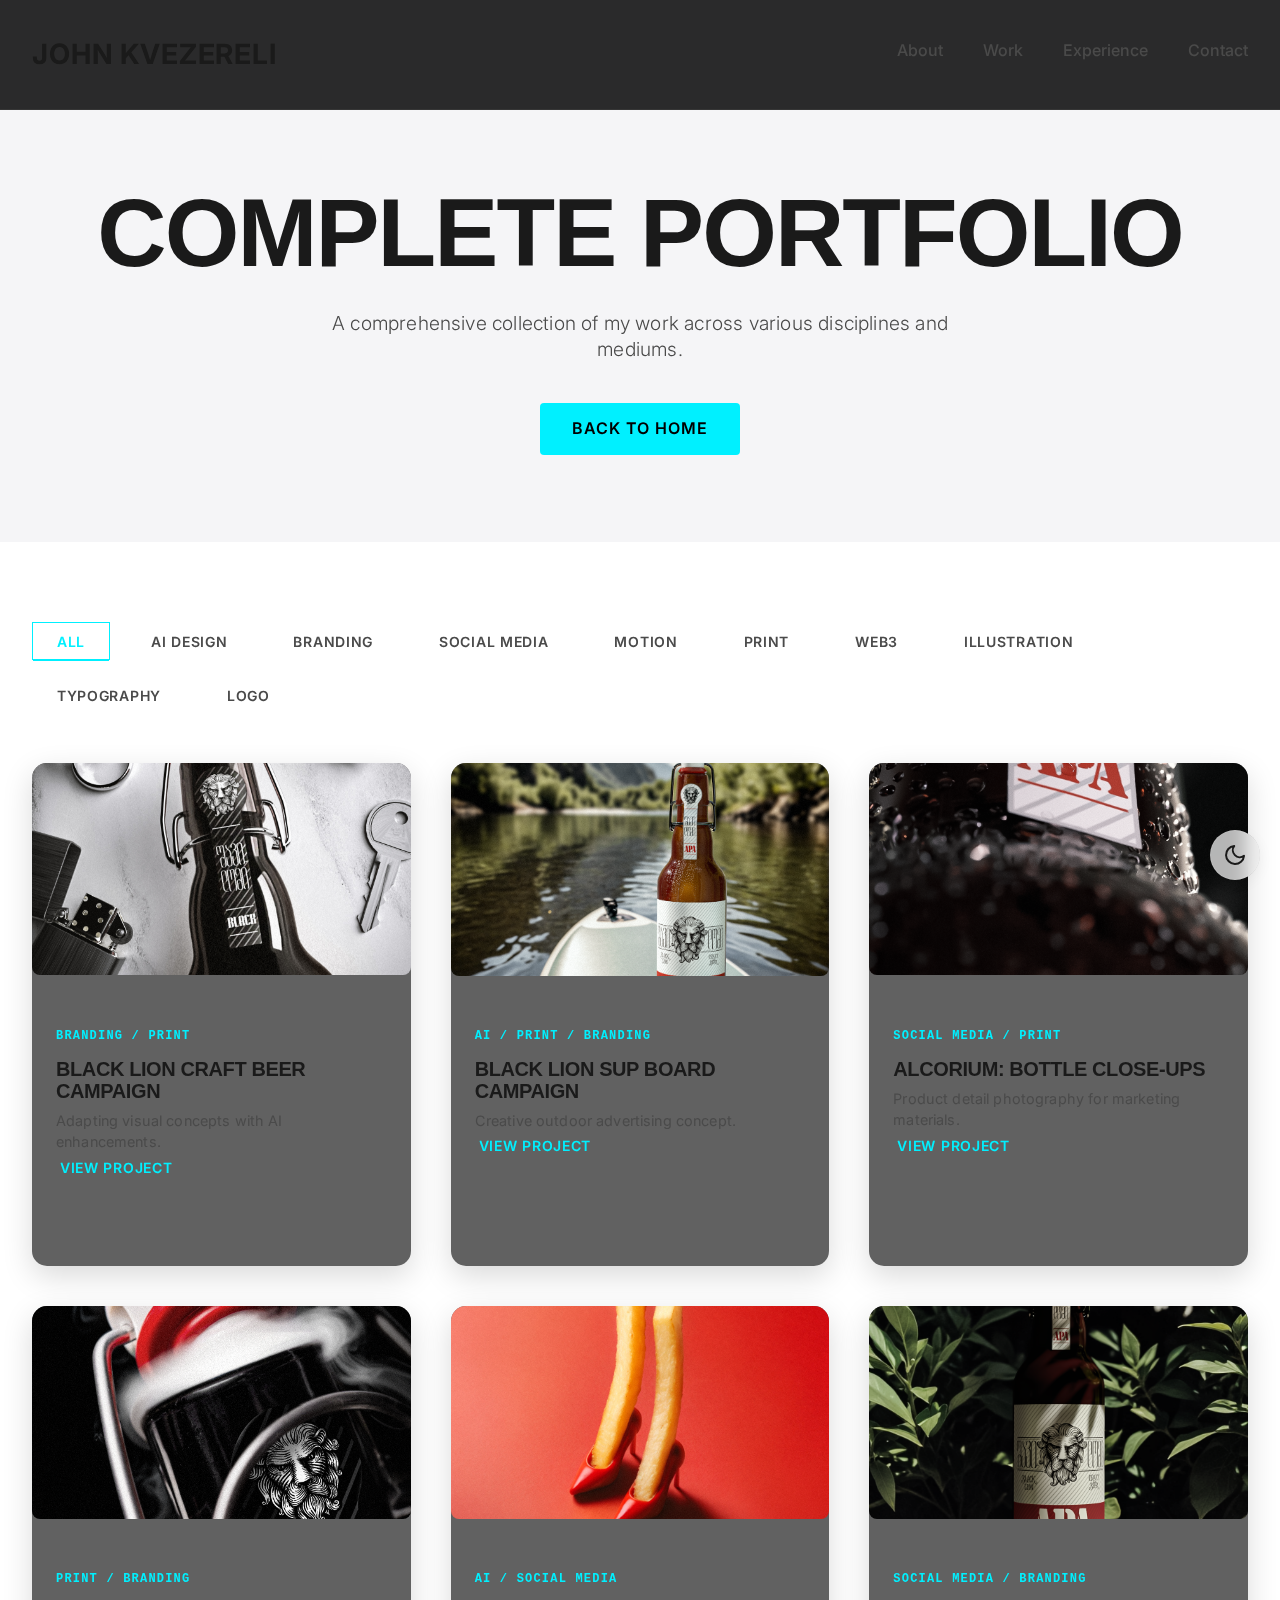
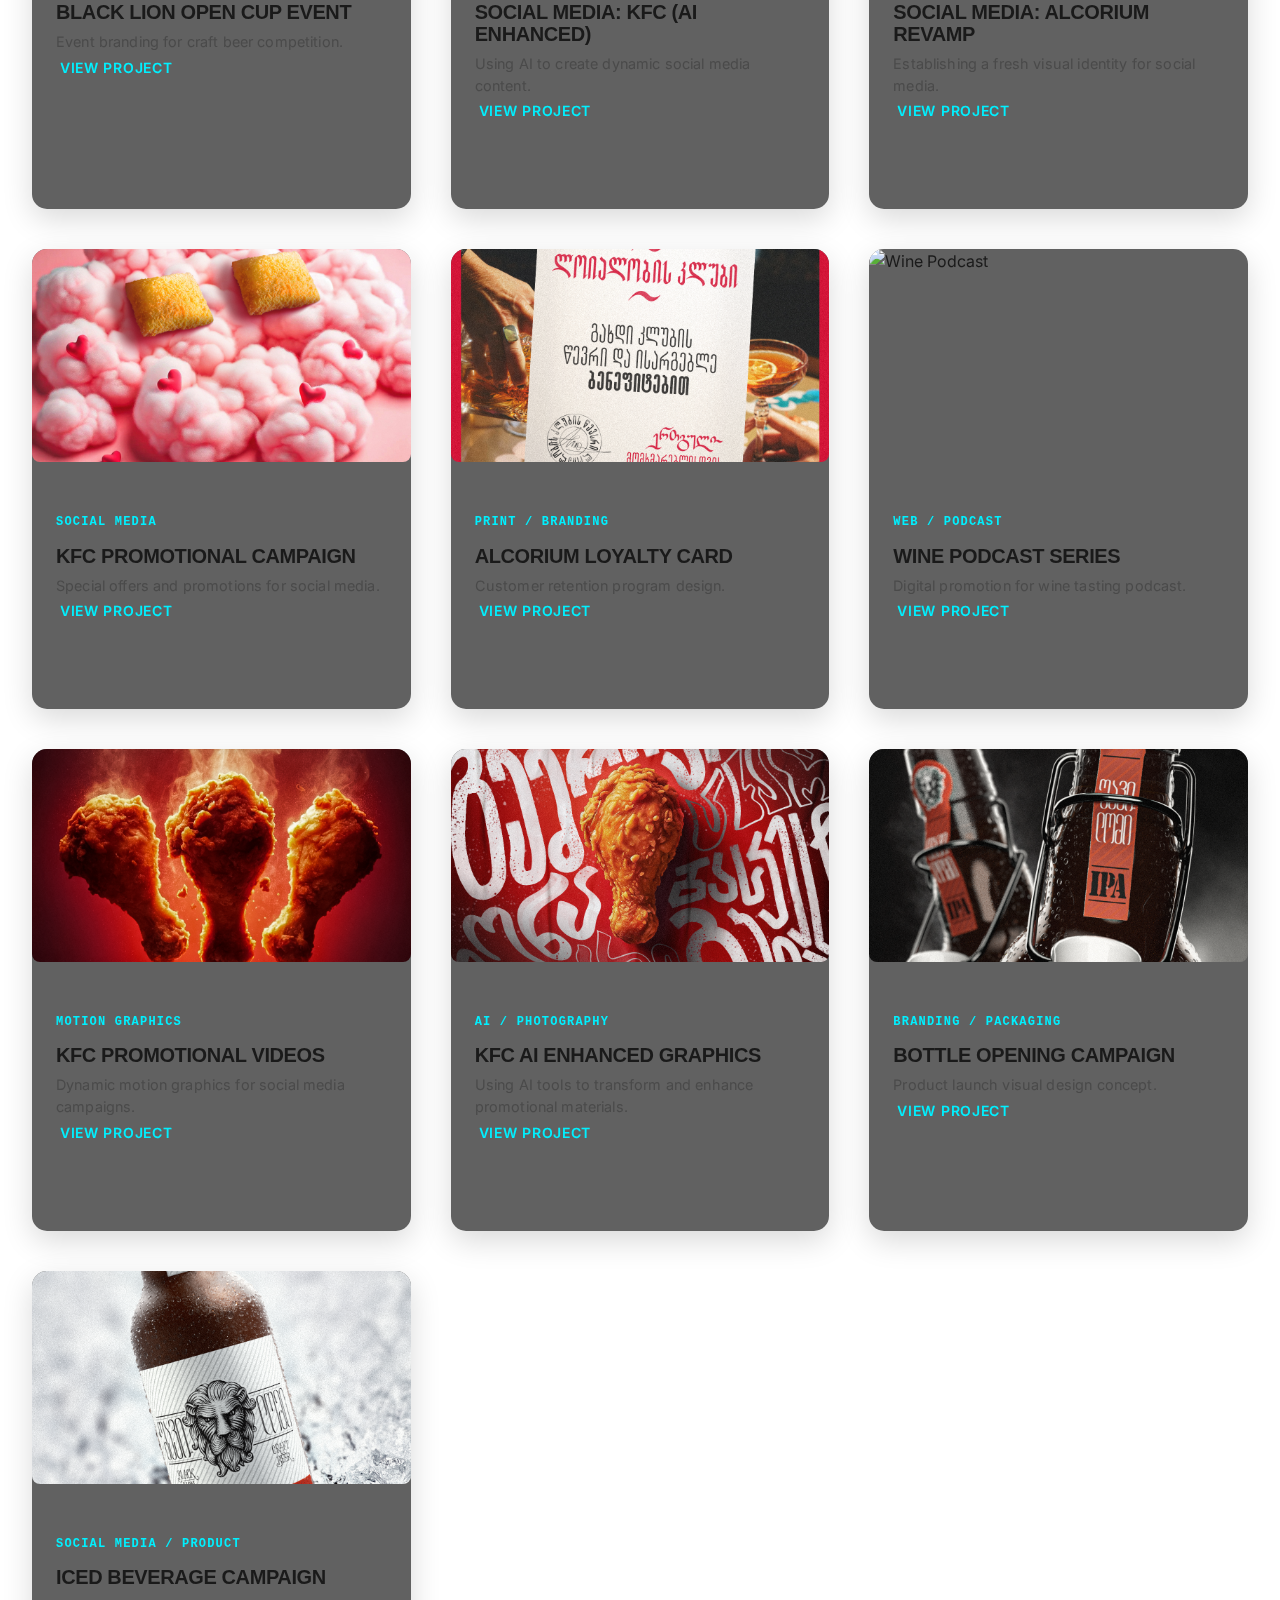
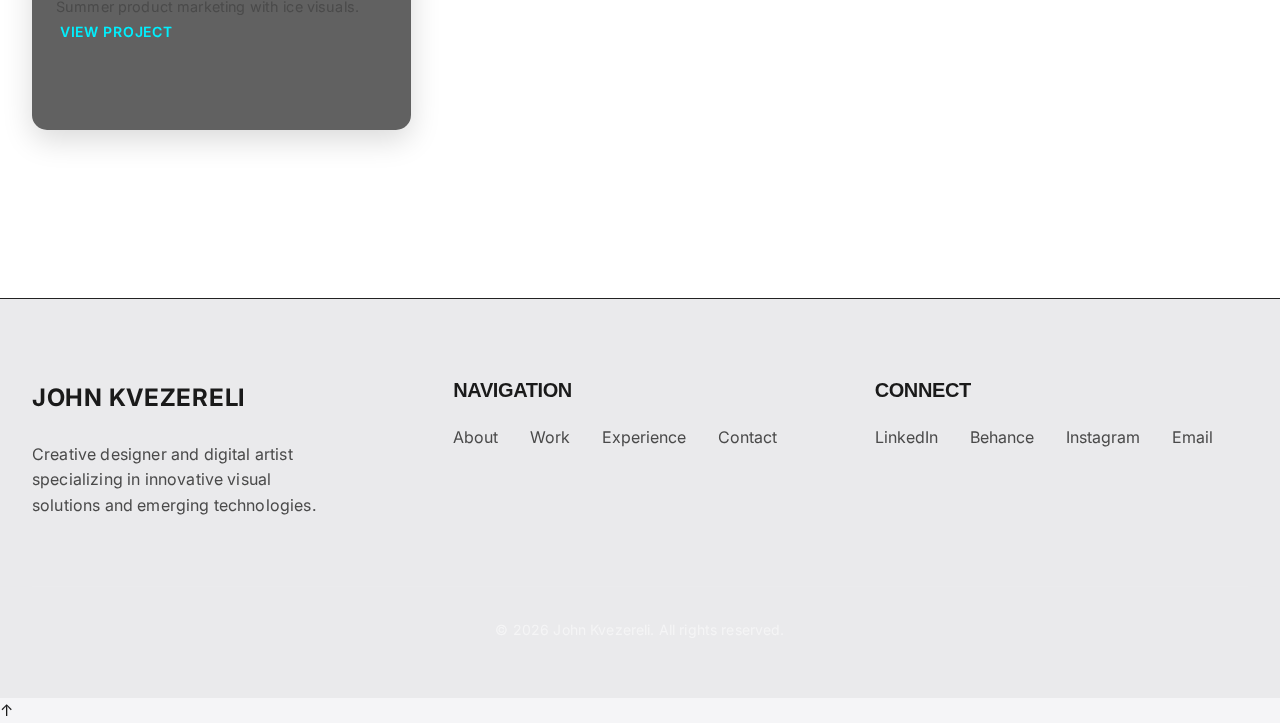
==== portfolio.html @ f8c6ef79 "Initial commit" ====
<!DOCTYPE html>
<html lang="en">
<head>
    <meta charset="UTF-8">
    <meta name="viewport" content="width=device-width, initial-scale=1.0">
    <title>John Kvezereli - Full Portfolio</title>
    
    <!-- Meta Tags for SEO -->
    <meta name="description" content="John Kvezereli - Complete portfolio of work in Graphic Design, Social Media, AI and Motion Design">
    <meta name="keywords" content="John Kvezereli, graphic design, AI design, motion design, social media design, creative portfolio">
    <meta name="author" content="John Kvezereli">
    <meta name="theme-color" content="#ff4d00">
    
    <!-- Google Fonts -->
    <link rel="preconnect" href="https://fonts.googleapis.com">
    <link rel="preconnect" href="https://fonts.gstatic.com" crossorigin>
    <link href="https://fonts.googleapis.com/css2?family=Inter:wght@300;400;500;600;700&display=swap" rel="stylesheet">
    
    <!-- CSS Files -->
    <link rel="stylesheet" href="styles/variables.css">
    <link rel="stylesheet" href="styles/typography.css">
    <link rel="stylesheet" href="styles/main.css">
    <link rel="stylesheet" href="styles/visual-design.css">
    <link rel="stylesheet" href="styles/components.css">
    <link rel="stylesheet" href="styles/animations.css">
    <link rel="stylesheet" href="styles/portfolio.css">
    
    <!-- External Libraries -->
    <script src="https://unpkg.com/isotope-layout@3/dist/isotope.pkgd.min.js" defer></script>
    <script src="https://unpkg.com/imagesloaded@4/imagesloaded.pkgd.min.js" defer></script>
</head>
<body>
    <!-- Background Elements -->
    <!-- <div class="bg-noise"></div> -->
    <!-- <div class="grid-lines"></div> -->
    <div class="scroll-progress-bar"></div>
    
    <!-- Navigation -->
    <nav class="main-nav" id="main-nav"> 
        <div class="container"> 
            <div class="nav-logo"> 
                <a href="index.html" class="hover-effect">John Kvezereli</a> 
            </div> 
            <div class="nav-toggle" id="nav-toggle"> 
                <span></span><span></span><span></span> 
            </div> 
            <div class="nav-links" id="nav-links"> 
                <ul> 
                    <li><a href="index.html#about-skills" class="hover-effect">About</a></li>
                    <li><a href="index.html#featured-work" class="hover-effect">Work</a></li> 
                    <li><a href="index.html#experience" class="hover-effect">Experience</a></li> 
                    <li><a href="index.html#contact" class="hover-effect">Contact</a></li> 
                </ul> 
            </div> 
        </div> 
    </nav>

    <!-- Portfolio Header -->
    <section class="portfolio-header">
        <div class="container">
            <div class="section-header">
                <div class="bg-text">PORTFOLIO</div>
                <h1>Complete Portfolio</h1>
                <p class="large-text">A comprehensive collection of my work across various disciplines and mediums.</p>
                <a href="index.html" class="cta-button cta-secondary">Back to Home</a>
            </div>
        </div>
    </section>

    <!-- Portfolio Section -->
    <section id="portfolio" class="portfolio-section">
        <div class="container">
            <div class="portfolio-filters">
                <button class="filter-btn active" data-filter="all">All</button>
                <button class="filter-btn" data-filter="ai">AI Design</button>
                <button class="filter-btn" data-filter="branding">Branding</button>
                <button class="filter-btn" data-filter="social">Social Media</button>
                <button class="filter-btn" data-filter="motion">Motion</button>
                <button class="filter-btn" data-filter="print">Print</button>
                <button class="filter-btn" data-filter="web3">Web3</button>
                <button class="filter-btn" data-filter="illustration">Illustration</button>
                <button class="filter-btn" data-filter="typography">Typography</button>
                <button class="filter-btn" data-filter="logo">Logo</button>
            </div>

            <div class="portfolio-grid" id="portfolio-grid">
                <!-- Projects from main page -->
                <article class="project-card" data-category="branding print social" data-modal-img-src="images/project-modal-placeholder-bl-beer.jpg">
                    <div class="project-image">
                        <img src="images/black-lion-lighter-visual-(NEW)-Camera.jpg" alt="Black Lion Craft Beer" loading="lazy">
                        <div class="project-overlay"></div>
                    </div>
                    <div class="project-info">
                        <span class="category-tag">Branding / Print</span>
                        <h4>Black Lion Craft Beer Campaign</h4>
                        <p class="short-desc">Adapting visual concepts with AI enhancements.</p>
                        <button class="view-project">View Project</button>
                    </div>
                </article>

                <article class="project-card" data-category="ai print branding packaging" data-modal-img-src="images/project-modal-placeholder-bl-sup.jpg">
                    <div class="project-image">
                        <img src="images/black-lion-sup-board-final.png" alt="Black Lion SUP Board" loading="lazy">
                        <div class="project-overlay"></div>
                    </div>
                    <div class="project-info">
                        <span class="category-tag">AI / Print / Branding</span>
                        <h4>Black Lion SUP Board Campaign</h4>
                        <p class="short-desc">Creative outdoor advertising concept.</p>
                        <button class="view-project">View Project</button>
                    </div>
                </article>

                <article class="project-card" data-category="social print" data-modal-img-src="images/project-modal-placeholder-alcorium-bottle.jpg">
                    <div class="project-image">
                        <img src="images/ახალი-ბოთლით-close-ups-05.06.png" alt="Alcorium Bottle Close-up" loading="lazy">
                        <div class="project-overlay"></div>
                    </div>
                    <div class="project-info">
                        <span class="category-tag">Social Media / Print</span>
                        <h4>Alcorium: Bottle Close-ups</h4>
                        <p class="short-desc">Product detail photography for marketing materials.</p>
                        <button class="view-project">View Project</button>
                    </div>
                </article>

                <article class="project-card" data-category="print branding illustration" data-modal-img-src="images/project-modal-placeholder-bl-cup.jpg">
                    <div class="project-image">
                        <img src="images/open-cup-black-lion-12.03.png" alt="Black Lion Open Cup" loading="lazy">
                        <div class="project-overlay"></div>
                    </div>
                    <div class="project-info">
                        <span class="category-tag">Print / Branding</span>
                        <h4>Black Lion Open Cup Event</h4>
                        <p class="short-desc">Event branding for craft beer competition.</p>
                        <button class="view-project">View Project</button>
                    </div>
                </article>

                <article class="project-card" data-category="ai social" data-modal-img-src="images/project-modal-placeholder-kfc-social-1.jpg">
                    <div class="project-image">
                        <img src="images/KFC-06.03-2.png" alt="KFC Social Media AI Posts" loading="lazy">
                        <div class="project-overlay"></div>
                    </div>
                    <div class="project-info">
                        <span class="category-tag">AI / Social Media</span>
                        <h4>Social Media: KFC (AI Enhanced)</h4>
                        <p class="short-desc">Using AI to create dynamic social media content.</p>
                        <button class="view-project">View Project</button>
                    </div>
                </article>

                <article class="project-card" data-category="social branding" data-modal-img-src="images/project-modal-placeholder-alcorium-plants.jpg">
                    <div class="project-image">
                        <img src="images/ახალი-ბოთლით-plants-Camera.png" alt="Alcorium Bottle Plants" loading="lazy">
                        <div class="project-overlay"></div>
                    </div>
                    <div class="project-info">
                        <span class="category-tag">Social Media / Branding</span>
                        <h4>Social Media: Alcorium Revamp</h4>
                        <p class="short-desc">Establishing a fresh visual identity for social media.</p>
                        <button class="view-project">View Project</button>
                    </div>
                </article>

                <article class="project-card" data-category="social media" data-modal-img-src="images/project-modal-placeholder-kfc-promo.jpg">
                    <div class="project-image">
                        <img src="images/KFC-14.02-3.jpg" alt="KFC Promotion" loading="lazy">
                        <div class="project-overlay"></div>
                    </div>
                    <div class="project-info">
                        <span class="category-tag">Social Media</span>
                        <h4>KFC Promotional Campaign</h4>
                        <p class="short-desc">Special offers and promotions for social media.</p>
                        <button class="view-project">View Project</button>
                    </div>
                </article>

                <article class="project-card" data-category="print branding" data-modal-img-src="images/project-modal-placeholder-alcorium-card.jpg">
                    <div class="project-image">
                        <img src="images/alcorium-loyalty-cASDard-05.07.png" alt="Alcorium Loyalty Card" loading="lazy">
                        <div class="project-overlay"></div>
                    </div>
                    <div class="project-info">
                        <span class="category-tag">Print / Branding</span>
                        <h4>Alcorium Loyalty Card</h4>
                        <p class="short-desc">Customer retention program design.</p>
                        <button class="view-project">View Project</button>
                    </div>
                </article>

                <article class="project-card" data-category="web podcast" data-modal-img-src="images/project-modal-placeholder-wine-podcast.jpg">
                    <div class="project-image">
                        <img src="images/საუბარი-ღვინოზე-#1- &-#2-18.06.png" alt="Wine Podcast" loading="lazy">
                        <div class="project-overlay"></div>
                    </div>
                    <div class="project-info">
                        <span class="category-tag">Web / Podcast</span>
                        <h4>Wine Podcast Series</h4>
                        <p class="short-desc">Digital promotion for wine tasting podcast.</p>
                        <button class="view-project">View Project</button>
                    </div>
                </article>
                
                <!-- Additional projects -->
                <article class="project-card" data-category="motion video" data-modal-img-src="images/project-modal-placeholder-kfc-motion.jpg">
                    <div class="project-image">
                        <img src="images/1KFC-18.03.png" alt="KFC Motion Graphics" loading="lazy">
                        <div class="project-overlay"></div>
                    </div>
                    <div class="project-info">
                        <span class="category-tag">Motion Graphics</span>
                        <h4>KFC Promotional Videos</h4>
                        <p class="short-desc">Dynamic motion graphics for social media campaigns.</p>
                        <button class="view-project">View Project</button>
                    </div>
                </article>
                
                <article class="project-card" data-category="ai photography" data-modal-img-src="images/project-modal-placeholder-kfc-ai-photo.jpg">
                    <div class="project-image">
                        <img src="images/KFC-03sdf.04.png" alt="KFC AI Enhanced" loading="lazy">
                        <div class="project-overlay"></div>
                    </div>
                    <div class="project-info">
                        <span class="category-tag">AI / Photography</span>
                        <h4>KFC AI Enhanced Graphics</h4>
                        <p class="short-desc">Using AI tools to transform and enhance promotional materials.</p>
                        <button class="view-project">View Project</button>
                    </div>
                </article>
                
                <article class="project-card" data-category="branding packaging" data-modal-img-src="images/project-modal-placeholder-bottle-open.jpg">
                    <div class="project-image">
                        <img src="images/ახალი-ბოთლით-opening-Camera-2.png" alt="Bottle Opening" loading="lazy">
                        <div class="project-overlay"></div>
                    </div>
                    <div class="project-info">
                        <span class="category-tag">Branding / Packaging</span>
                        <h4>Bottle Opening Campaign</h4>
                        <p class="short-desc">Product launch visual design concept.</p>
                        <button class="view-project">View Project</button>
                    </div>
                </article>
                
                <article class="project-card" data-category="social motion" data-modal-img-src="images/project-modal-placeholder-iced-bev.jpg">
                    <div class="project-image">
                        <img src="images/ახალი-ბოთლით-iceსდფ-baybe-Camera-3.png" alt="Iced Beverage" loading="lazy">
                        <div class="project-overlay"></div>
                    </div>
                    <div class="project-info">
                        <span class="category-tag">Social Media / Product</span>
                        <h4>Iced Beverage Campaign</h4>
                        <p class="short-desc">Summer product marketing with ice visuals.</p>
                        <button class="view-project">View Project</button>
                    </div>
                </article>
            </div>
        </div>
    </section>
    
    <!-- Footer -->
    <footer class="site-footer">
        <div class="container">
            <div class="footer-content">
                <div class="footer-info">
                    <div class="footer-logo">
                        <a href="index.html">John Kvezereli</a>
                    </div>
                    <p class="footer-text">Creative designer and digital artist specializing in innovative visual solutions and emerging technologies.</p>
                </div>
                
                <div class="footer-nav">
                    <h4>Navigation</h4>
                    <ul>
                        <li><a href="index.html#about-skills">About</a></li>
                        <li><a href="index.html#featured-work">Work</a></li>
                        <li><a href="index.html#experience">Experience</a></li>
                        <li><a href="index.html#contact">Contact</a></li>
                    </ul>
                </div>
                
                <div class="footer-nav">
                    <h4>Connect</h4>
                    <ul>
                        <li><a href="https://www.linkedin.com/in/john-kvezereli" target="_blank" rel="noopener">LinkedIn</a></li>
                        <li><a href="https://www.behance.net/johnkvezereli" target="_blank" rel="noopener">Behance</a></li>
                        <li><a href="https://www.instagram.com/johnkvezereli" target="_blank" rel="noopener">Instagram</a></li>
                        <li><a href="mailto:john@johnkvezereli.com">Email</a></li>
                    </ul>
                </div>
            </div>
            
            <div class="footer-copyright">
                <p>&copy; <span id="current-year">2023</span> John Kvezereli. All rights reserved.</p>
            </div>
        </div>
    </footer>
    
    <!-- Project Modal -->
    <div class="modal" id="project-modal">
        <div class="modal__content">
            <div class="modal__header">
                <h3 class="modal__title">Project Title</h3>
                <button class="modal__close">&times;</button>
            </div>
            <div class="modal__body">
                <img src="" alt="Project Details" class="modal-image" id="modal-image">
                <div class="modal-content" id="modal-content">
                    <p>Project details will be loaded here.</p>
                </div>
            </div>
        </div>
    </div>
    
    <!-- JavaScript Files -->
    <script src="js/main.js" defer></script>
    <script src="js/filters.js" defer></script>
    <script src="js/theme-toggle.js" defer></script>
</body>
</html>
---- styles/variables.css ----
:root {
  /* Color Scheme - Flagpole inspired */
  --bg-dark-primary: #141414;
  --bg-dark-secondary: #1e1e1e;
  --bg-dark-tertiary: #242424;
  --text-light: #ffffff;
  --text-medium: #b5b5b5;
  --text-dark: #000000;
  
  /* Accent Colors - Bold and minimalist */
  --accent-primary: #ff4d00;
  --accent-secondary: #ffae00;
  --accent-tertiary: #ff0059;
  --accent-primary-rgb: 255, 77, 0;
  --accent-secondary-rgb: 255, 174, 0;
  --accent-tertiary-rgb: 255, 0, 89;
  
  /* Status Colors */
  --success-color: #00C170;
  --error-color: #FF3D57;
  --warning-color: #FF9900;
  
  /* Borders and Backgrounds */
  --border-color: rgba(255, 255, 255, 0.1);
  --card-bg: rgba(30, 30, 30, 0.7);
  --card-hover-bg: rgba(36, 36, 36, 0.9);
  --card-border: 1px solid var(--border-color);
  --glass-effect: rgba(36, 36, 36, 0.3);
  
  /* Typography - Flagpole inspired */
  --font-primary: 'Inter', -apple-system, BlinkMacSystemFont, 'Segoe UI', Roboto, Oxygen, Ubuntu, Cantarell, 'Open Sans', 'Helvetica Neue', sans-serif;
  --font-secondary: 'Helvetica Neue', 'Helvetica', 'Arial', sans-serif;
  --font-accent: 'Courier New', monospace;
  
  --base-font-size: 16px;
  --base-line-height: 1.6;
  --h1-size: clamp(3rem, 8vw, 6rem);
  --h2-size: clamp(2.5rem, 5vw, 4rem);
  --h3-size: clamp(1.75rem, 3.5vw, 2.5rem);
  --h4-size: clamp(1.4rem, 2.5vw, 1.8rem);
  --body-size: clamp(1rem, 1.2vw, 1.125rem);
  --small-size: clamp(0.875rem, 0.95vw, 1rem);
  
  /* Spacing */
  --space-unit: 8px;
  --space-xs: 4px;
  --space-sm: 8px;
  --space-md: 16px;
  --space-lg: 24px;
  --space-xl: 32px;
  --space-xxl: 48px;
  --space-xxxl: 64px;
  --section-gap: 160px;
  
  /* Container */
  --container-width: 1440px;
  --container-padding: 32px;
  
  /* Borders & Shadows */
  --border-radius-sm: 0px;
  --border-radius-md: 0px;
  --border-radius-lg: 0px;
  --border-radius-xl: 0px;
  --border-radius-round: 50%;
  
  --shadow-color: rgba(255, 77, 0, 0.25);
  --box-shadow-sm: 0 4px 12px rgba(0, 0, 0, 0.2);
  --box-shadow-md: 0 8px 24px rgba(0, 0, 0, 0.25);
  --box-shadow-lg: 0 12px 32px rgba(0, 0, 0, 0.3);
  --box-shadow-xl: 0 16px 48px rgba(0, 0, 0, 0.35);
  --shadow-accent: 0 8px 25px var(--shadow-color);
  
  /* Transitions */
  --transition-fast: 0.2s cubic-bezier(0.4, 0, 0.2, 1);
  --transition-medium: 0.4s cubic-bezier(0.4, 0, 0.2, 1);
  --transition-slow: 0.7s cubic-bezier(0.4, 0, 0.2, 1);
  
  /* Z-indices */
  --z-base: 1;
  --z-dropdown: 1000;
  --z-sticky: 1020;
  --z-fixed: 1030;
  --z-modal-backdrop: 1040;
  --z-modal: 1050;
  --z-popover: 1060;
  --z-tooltip: 1070;
  
  /* Special Effects */
  --backdrop-blur: blur(10px);
  --glow-effect: 0 0 15px var(--accent-primary);
  
  /* Gradients */
  --gradient-primary: linear-gradient(90deg, var(--accent-primary), var(--accent-secondary));
  --gradient-secondary: linear-gradient(90deg, var(--accent-secondary), var(--accent-tertiary));
  --gradient-overlay: linear-gradient(180deg, rgba(20,20,20,0) 0%, rgba(20,20,20,0.98) 100%);
  --gradient-glass: linear-gradient(120deg, rgba(255,255,255,0.05), rgba(255,255,255,0.02));
}
---- styles/typography.css ----
/*
* Typography.css - Flagpole Inspired
* Contains all typography styles
*/

/* Import fonts if needed */
@import url('https://fonts.googleapis.com/css2?family=Inter:wght@300;400;500;600;700;800&display=swap');

/* Base Typography */
body {
  font-family: var(--font-primary);
  font-size: var(--base-font-size);
  line-height: var(--base-line-height);
  color: var(--text-light);
  -webkit-font-smoothing: antialiased;
  -moz-osx-font-smoothing: grayscale;
  text-rendering: optimizeLegibility;
}

/* Headings */
h1, h2, h3, h4, h5, h6 {
  font-family: var(--font-secondary);
  font-weight: 700;
  line-height: 1.1;
  margin-bottom: 1.5rem;
  color: var(--text-light);
  text-transform: uppercase;
  letter-spacing: -0.02em;
}

h1 {
  font-size: var(--h1-size);
  letter-spacing: -0.03em;
  line-height: 0.95;
}

h2 {
  font-size: var(--h2-size);
  letter-spacing: -0.02em;
}

h3 {
  font-size: var(--h3-size);
  letter-spacing: -0.01em;
}

h4 {
  font-size: var(--h4-size);
}

h5 {
  font-size: 1.25rem;
}

h6 {
  font-size: 1rem;
  letter-spacing: 0.02em;
}

/* Paragraphs */
p {
  margin-bottom: 1.5rem;
  font-weight: 400;
}

p.lead {
  font-size: 1.25rem;
  line-height: 1.5;
  font-weight: 300;
  margin-bottom: 2rem;
}

.large-text {
  font-size: 1.5rem;
  line-height: 1.4;
  font-weight: 300;
}

.small-text {
  font-size: var(--small-size);
  line-height: 1.5;
}

/* Links */
a {
  color: var(--text-light);
  text-decoration: none;
  transition: color 0.3s ease;
  cursor: pointer;
}

a:hover {
  color: var(--accent-primary);
}

/* Lists */
ul, ol {
  margin-bottom: 1.5rem;
  padding-left: 1.25rem;
}

li {
  margin-bottom: 0.5rem;
}

/* Special Text Formatting */
.text-accent {
  color: var(--accent-primary);
}

.text-gradient {
  background: var(--gradient-primary);
  -webkit-background-clip: text;
  -webkit-text-fill-color: transparent;
  background-clip: text;
  color: transparent;
  display: inline-block;
}

.text-center {
  text-align: center;
}

.text-right {
  text-align: right;
}

.text-uppercase {
  text-transform: uppercase;
  letter-spacing: 0.05em;
}

.text-bold {
  font-weight: 700;
}

.text-medium {
  font-weight: 500;
}

.text-light {
  font-weight: 300;
}

/* Section Headings */
.section-header {
  position: relative;
  margin-bottom: 5rem;
  overflow: hidden;
}

.section-header h2 {
  position: relative;
  display: inline-block;
  margin-bottom: 1rem;
  z-index: 1;
}

.section-header h2::after {
  content: "";
  position: absolute;
  bottom: -5px;
  left: 0;
  height: 4px;
  width: 60px;
  background-color: var(--accent-primary);
}

.section-header .bg-text {
  position: absolute;
  top: -30px;
  left: -10px;
  font-size: 8rem;
  font-weight: 800;
  color: rgba(255, 255, 255, 0.03);
  text-transform: uppercase;
  letter-spacing: -0.05em;
  z-index: 0;
  white-space: nowrap;
}

/* Quotes */
blockquote {
  font-size: 1.5rem;
  line-height: 1.6;
  font-style: italic;
  margin: 2rem 0;
  padding-left: 2rem;
  border-left: 4px solid var(--accent-primary);
  position: relative;
}

blockquote::before {
  content: "\201C";
  position: absolute;
  top: -20px;
  left: 0;
  font-family: Georgia, serif;
  font-size: 5rem;
  color: var(--accent-primary);
  opacity: 0.3;
}

cite {
  display: block;
  font-size: 1rem;
  margin-top: 1rem;
  font-style: normal;
  opacity: 0.8;
}

/* Code */
code {
  font-family: var(--font-accent);
  background: rgba(255, 255, 255, 0.1);
  padding: 0.2em 0.4em;
  border-radius: 3px;
  font-size: 0.9em;
}

pre {
  background: rgba(0, 0, 0, 0.2);
  padding: 1.5rem;
  border-radius: var(--border-radius-sm);
  overflow-x: auto;
  margin-bottom: 1.5rem;
}

pre code {
  background: none;
  padding: 0;
  font-size: 0.9rem;
  color: var(--text-light);
  line-height: 1.6;
}

/* Labels and Tags */
.label, .tag {
  display: inline-block;
  font-size: 0.75rem;
  font-weight: 600;
  padding: 0.25em 0.75em;
  text-transform: uppercase;
  letter-spacing: 0.05em;
}

.label {
  background: var(--accent-primary);
  color: var(--text-light);
}

.tag {
  border: 1px solid var(--border-color);
  margin-right: 0.5rem;
  margin-bottom: 0.5rem;
  background-color: rgba(255, 255, 255, 0.05);
}

/* Category Tags */
.category-tag {
  display: inline-block;
  font-size: 0.75rem;
  text-transform: uppercase;
  letter-spacing: 0.1em;
  color: var(--accent-primary);
  font-weight: 600;
  margin-bottom: 0.5rem;
}

/* Media Queries */
@media (max-width: 992px) {
  h1 {
    font-size: clamp(2.5rem, 7vw, 3.75rem);
  }
  
  h2 {
    font-size: clamp(2rem, 5vw, 2.75rem);
  }
  
  h3 {
    font-size: clamp(1.5rem, 4vw, 2rem);
  }
  
  .section-header .bg-text {
    font-size: 6rem;
  }
}

@media (max-width: 768px) {
  h1 {
    font-size: clamp(2.25rem, 6vw, 3rem);
  }
  
  h2 {
    font-size: clamp(1.75rem, 4vw, 2.25rem);
  }
  
  p.lead {
    font-size: 1.15rem;
  }
  
  .section-header .bg-text {
    font-size: 4rem;
  }
  
  blockquote {
    font-size: 1.25rem;
    padding-left: 1.5rem;
  }
}

@media (max-width: 576px) {
  h1 {
    font-size: clamp(1.75rem, 5vw, 2.5rem);
  }
  
  .section-header .bg-text {
    font-size: 3rem;
    top: -15px;
  }
  
  .section-header {
    margin-bottom: 3rem;
  }
}
---- styles/main.css ----
/* Import other CSS files */
/* @import 'variables.css'; NO LONGER NEEDED */
/* @import 'animations.css'; NO LONGER NEEDED */
/* @import 'components.css'; NO LONGER NEEDED */
/* @import 'dark-theme.css'; NO LONGER NEEDED */

/* Remove CSS from index.html and place it here */
/* ... existing CSS ... */

/* 
* Main CSS File - Redesigned for Flagpole Aesthetic
* Contains core styles for consistent display
*/

/* Reset & Base Styles */
*,
*::before,
*::after {
  margin: 0;
  padding: 0;
  box-sizing: border-box;
  backface-visibility: hidden; /* Prevents flickering on transforms */
}

html {
  font-size: 16px;
  scroll-behavior: smooth;
  scroll-padding-top: 80px; /* Accounts for fixed header */
  text-rendering: optimizeLegibility;
  -webkit-font-smoothing: antialiased;
  -moz-osx-font-smoothing: grayscale;
  /* Font display swap improves perceived load time */
  font-display: swap; 
  /* Ensure content always visible */
  visibility: visible !important; 
  opacity: 1 !important;
}

body {
  font-family: var(--font-primary);
  background-color: var(--bg-dark-primary);
  color: var(--text-light);
  line-height: 1.6;
  overflow-x: hidden;
  min-height: 100vh;
  /* Flagpole-inspired clean background */
  background-image: none;
  transition: background-color 0.3s ease;
  /* Content visibility */
  visibility: visible !important;
  opacity: 1 !important;
}

/* Preloader States */
body.loading {
  overflow: hidden;
}

body.loaded {
  overflow: auto;
}

/* Container - Consistent across all sections */
.container {
  max-width: var(--container-width);
  margin: 0 auto;
  padding: 0 var(--container-padding);
  width: 100%;
  position: relative;
  z-index: 1;
  /* Ensure visibility */
  visibility: visible !important;
  opacity: 1 !important;
}

/* Section Styles */
section {
  padding: 160px 0;
  position: relative;
  overflow: hidden;
  visibility: visible !important;
  opacity: 1 !important;
  display: block;
}

/* Typography - Base styles for all text */
h1, h2, h3, h4, h5, h6 {
  margin: 0 0 1.5rem;
  font-family: var(--font-secondary);
  font-weight: 700;
  line-height: 1.1;
  color: var(--text-light);
  text-transform: uppercase;
  letter-spacing: -0.02em;
  visibility: visible !important;
  opacity: 1 !important;
}

p {
  margin: 0 0 1.5rem;
  visibility: visible !important;
  opacity: 1 !important;
  font-weight: 400;
  letter-spacing: 0.01em;
}

/* Links & Buttons - Consistent styling */
a {
  color: var(--accent-primary);
  text-decoration: none;
  transition: color 0.3s ease, transform 0.3s ease;
  position: relative;
  visibility: visible !important;
  opacity: 1 !important;
}

a:hover {
  color: var(--accent-secondary);
}

button {
  font-family: inherit;
  cursor: pointer;
  background: none;
  border: none;
  color: inherit;
  font-size: inherit;
  transition: all 0.3s ease;
  text-transform: uppercase;
  letter-spacing: 0.05em;
}

/* Focus States - Accessibility */
button:focus-visible,
a:focus-visible,
input:focus-visible,
textarea:focus-visible {
  outline: 2px solid var(--accent-primary);
  outline-offset: 3px;
}

/* Images - Ensures consistent display */
img {
  max-width: 100%;
  height: auto;
  display: block;
  border-radius: var(--border-radius-md);
  transition: transform var(--transition-medium);
  visibility: visible !important;
  opacity: 1 !important;
}

/* Lists */
ul, ol {
  list-style-position: inside;
  padding-left: 1rem;
  margin-bottom: 1.5rem;
}

ul {
  list-style: none;
}

/* Navigation Styles */
.main-nav {
  position: fixed;
  top: 0;
  left: 0;
  width: 100%;
  padding: 2rem 0;
  z-index: 1000;
  transition: all 0.4s ease;
  background: rgba(20, 20, 20, 0.9);
  backdrop-filter: var(--backdrop-blur);
  -webkit-backdrop-filter: var(--backdrop-blur);
  border-bottom: 1px solid rgba(255, 255, 255, 0.05);
}

.main-nav.scrolled {
  padding: 1.25rem 0;
  background: rgba(20, 20, 20, 0.95);
  box-shadow: var(--box-shadow-sm);
  border-bottom: 1px solid var(--border-color);
}

.main-nav .container {
  display: flex;
  align-items: center;
  justify-content: space-between;
}

.nav-logo a {
  font-size: 1.75rem;
  font-weight: 700;
  color: var(--text-light);
  text-decoration: none;
  display: flex;
  align-items: center;
  position: relative;
  text-transform: uppercase;
  letter-spacing: 0.03em;
}

.nav-logo a::before {
  content: "";
  display: block;
  position: absolute;
  bottom: -5px;
  left: 0;
  width: 0;
  height: 2px;
  background-color: var(--accent-primary);
  transition: width 0.3s ease;
}

.nav-logo a:hover::before {
  width: 100%;
}

.nav-links {
  display: flex;
  align-items: center;
}

.nav-links ul {
  display: flex;
  gap: 2.5rem;
  margin: 0;
  padding: 0;
}

.nav-links a {
  color: var(--text-medium);
  text-decoration: none;
  font-weight: 500;
  font-size: 1rem;
  position: relative;
  padding: 0.5rem 0;
  transition: all 0.3s ease;
}

.nav-links a:hover {
  color: var(--text-light);
}

.nav-links a::after {
  content: '';
  position: absolute;
  bottom: -2px;
  left: 0;
  width: 0;
  height: 2px;
  background: var(--gradient-primary);
  transition: width 0.3s cubic-bezier(0.4, 0, 0.2, 1);
}

.nav-links a:hover::after,
.nav-links a.active::after {
  width: 100%;
}

.nav-toggle {
  display: none;
  flex-direction: column;
  justify-content: center;
  align-items: center;
  width: 48px;
  height: 48px;
  border-radius: 50%;
  background: rgba(var(--accent-primary-rgb), 0.1);
  cursor: pointer;
  z-index: 1002;
  position: relative;
  transition: all 0.3s ease;
}

/* Common Components */
/* CTA Buttons */
.cta-button {
  display: inline-block;
  padding: 1rem 2.5rem;
  background-color: var(--accent-primary);
  color: var(--text-light);
  font-size: 1rem;
  font-weight: 600;
  text-transform: uppercase;
  letter-spacing: 0.05em;
  border: none;
  position: relative;
  overflow: hidden;
  cursor: pointer;
  transition: all 0.4s ease;
  transform-style: preserve-3d;
  text-align: center;
  min-width: 180px;
}

.cta-button:hover {
  background-color: var(--accent-secondary);
  transform: translateY(-2px);
}

.cta-secondary {
  background-color: transparent;
  border: 1px solid var(--text-light);
  color: var(--text-light);
}

.cta-secondary:hover {
  background-color: var(--text-light);
  color: var(--bg-dark-primary);
  border: 1px solid var(--text-light);
}

/* Preloader - Consistent styling */
.preloader {
  position: fixed;
  top: 0;
  left: 0;
  width: 100%;
  height: 100%;
  background: var(--bg-dark-primary);
  display: flex;
  justify-content: center;
  align-items: center;
  z-index: 9999;
  transition: opacity 0.5s ease, visibility 0.5s ease;
  pointer-events: none; /* Allow clicks to pass through */
}

.preloader.hidden {
  opacity: 0;
  visibility: hidden;
}

.loader {
  width: 50px;
  height: 50px;
  border: 3px solid rgba(var(--accent-primary-rgb), 0.3);
  border-radius: 50%;
  border-top-color: var(--accent-primary);
  animation: spin 1s linear infinite;
}

@keyframes spin {
  0% { transform: rotate(0deg); }
  100% { transform: rotate(360deg); }
}

/* Card Styles */
.card {
  background-color: var(--card-bg);
  border: var(--card-border);
  border-radius: var(--border-radius-md);
  padding: 0;
  overflow: hidden;
  transition: transform 0.4s ease, box-shadow 0.4s ease;
  position: relative;
  display: flex;
  flex-direction: column;
  height: 100%;
}

.card:hover {
  transform: translateY(-8px);
  box-shadow: var(--box-shadow-md);
}

/* Animations - Consistent across site */
.fade-in {
  opacity: 0;
  transform: translateY(20px);
  transition: opacity 0.6s ease, transform 0.6s ease;
}

.fade-in.visible {
  opacity: 1;
  transform: translateY(0);
}

.fade-in.delay-1 {
  transition-delay: 0.1s;
}

.fade-in.delay-2 {
  transition-delay: 0.2s;
}

.fade-in.delay-3 {
  transition-delay: 0.3s;
}

.fade-in-left {
  opacity: 0;
  transform: translateX(-20px);
  transition: opacity 0.6s ease, transform 0.6s ease;
}

.fade-in-left.visible {
  opacity: 1;
  transform: translateX(0);
}

.fade-in-right {
  opacity: 0;
  transform: translateX(20px);
  transition: opacity 0.6s ease, transform 0.6s ease;
}

.fade-in-right.visible {
  opacity: 1;
  transform: translateX(0);
}

/* Utility Classes */
.text-center {
  text-align: center;
}

.text-gradient {
  background: var(--gradient-primary);
  -webkit-background-clip: text;
  -webkit-text-fill-color: transparent;
  background-clip: text;
  color: transparent;
  display: inline-block;
}

.text-accent {
  color: var(--accent-primary);
}

.mt-1 { margin-top: 0.5rem; }
.mt-2 { margin-top: 1rem; }
.mt-3 { margin-top: 1.5rem; }
.mt-4 { margin-top: 2rem; }
.mt-5 { margin-top: 2.5rem; }

.mb-1 { margin-bottom: 0.5rem; }
.mb-2 { margin-bottom: 1rem; }
.mb-3 { margin-bottom: 1.5rem; }
.mb-4 { margin-bottom: 2rem; }
.mb-5 { margin-bottom: 2.5rem; }

/* Scroll Progress Bar */
.scroll-progress-bar {
  position: fixed;
  top: 0;
  left: 0;
  height: 3px;
  background: var(--gradient-primary);
  width: 0%;
  z-index: 1001;
  transition: width 0.1s ease;
}

/* Footer Styles */
.site-footer {
  background-color: var(--bg-dark-secondary);
  padding: 5rem 0 2rem;
  border-top: 1px solid var(--border-color);
}

.footer-content {
  display: grid;
  grid-template-columns: 1fr 1fr 1fr;
  gap: 3rem;
  margin-bottom: 3rem;
}

.footer-logo a {
  font-size: 1.5rem;
  font-weight: 700;
  color: var(--text-light);
}

.footer-nav ul {
  display: flex;
  gap: 2rem;
}

.footer-nav a {
  color: var(--text-medium);
  transition: color 0.3s ease;
}

.footer-nav a:hover {
  color: var(--accent-primary);
}

.footer-social {
  display: flex;
  gap: 1rem;
}

.footer-copyright {
  text-align: center;
  color: var(--text-medium);
  font-size: 0.9rem;
}

/* For focus on content visibility - essential */
.visibility-fix {
  visibility: visible !important;
  opacity: 1 !important;
}

/* Ensures preloader doesn't permanently block content */
.preloader.hidden, 
.preloader[style*="display: none"] {
  display: none !important;
}

/* Media Queries - Consistent breakpoints */
@media (max-width: 1200px) {
  section {
    padding: 120px 0;
  }
  
  .container {
    max-width: 1140px;
  }
}

@media (max-width: 992px) {
  html {
    font-size: 15px;
  }
  
  section {
    padding: 100px 0;
  }
  
  .container {
    max-width: 960px;
  }
  
  .cta-container {
    flex-direction: column;
    align-items: center;
    gap: 1rem;
  }
  
  .cta-button {
    width: 100%;
    max-width: 300px;
  }
  
  .hero-content h1 {
    font-size: clamp(2.5rem, 6vw, 4rem);
  }
}

@media (max-width: 768px) {
  html {
    font-size: 14px;
  }
  
  section {
    padding: 80px 0;
  }
  
  .container {
    max-width: 720px;
  }
  
  .nav-toggle {
    display: flex;
  }
  
  .nav-links {
    position: fixed;
    top: 0;
    right: -100%;
    width: 100%;
    height: 100vh;
    background: var(--bg-dark-secondary);
    flex-direction: column;
    justify-content: center;
    align-items: center;
    transition: all 0.4s ease;
    z-index: 1001;
    padding-top: 80px;
  }
  
  .nav-links.show {
    right: 0;
  }
  
  .nav-links ul {
    flex-direction: column;
    gap: 2rem;
    text-align: center;
  }
  
  .nav-links a {
    font-size: 1.2rem;
    padding: 1rem;
    display: block;
  }
  
  .card {
    padding: 1.5rem;
  }
  
  .footer-content {
    grid-template-columns: 1fr;
    gap: 2rem;
  }
  
  .footer-nav ul {
    flex-wrap: wrap;
    justify-content: center;
    gap: 1rem;
  }
  
  .footer-social {
    justify-content: center;
  }
  
  .hero-content {
    max-width: 100%;
  }
}

@media (max-width: 576px) {
  html {
    font-size: 13px;
  }
  
  section {
    padding: 60px 0;
  }
  
  .container {
    max-width: 540px;
    padding: 0 20px;
  }
  
  .card {
    padding: 1.25rem;
  }
  
  h1 {
    font-size: calc(var(--h1-size) * 0.8);
  }
  
  h2 {
    font-size: calc(var(--h2-size) * 0.8);
  }
  
  .hero-content h1 {
    font-size: clamp(2rem, 5vw, 3rem);
  }
}

/* Hero Styling - Flagpole style */
.hero-content {
  display: flex;
  flex-direction: column;
  justify-content: center;
  max-width: 800px;
  padding: 0 1rem;
}

.hero-content h1 {
  font-size: var(--h1-size);
  margin-bottom: 2rem;
  line-height: 1;
}

.hero-content p.lead {
  font-size: 1.25rem;
  margin-bottom: 3rem;
  max-width: 600px;
}

/* Enforce visibility as the last rule */
body, html, .container, section, h1, h2, h3, p, img, a, button, input, textarea, .card {
  visibility: visible !important;
  opacity: 1 !important;
}
---- styles/visual-design.css ----
:root {
  /* Updated color scheme - bold and distinctive */
  --bg-dark-primary: #080808;
  --bg-dark-secondary: #0f0f0f;
  --bg-dark-tertiary: #181818;
  --text-light: #ffffff;
  --text-medium: #b0b0b0;
  --text-dark: #000000;
  
  /* New accent color and gradients */
  --accent-primary: #00f0ff;
  /* --accent-secondary: #00c3ff; */
  /* --accent-tertiary: #5d00ff; */
  
  /* Gradients */
  /* --gradient-primary: linear-gradient(120deg, var(--accent-primary), var(--accent-tertiary)); */
  /* --gradient-overlay: linear-gradient(180deg, rgba(8,8,8,0) 0%, rgba(8,8,8,0.9) 100%); */
  
  /* Borders and shadows */
  --border-color: #222222;
  --card-border: 1px solid var(--border-color);
  --shadow-color: rgba(0, 240, 255, 0.15);
  /* --shadow-accent: 0 5px 20px var(--shadow-color); */
  
  /* Design elements */
  --border-radius-sm: 4px;
  --border-radius-md: 8px;
  --border-radius-lg: 12px;
  --section-gap: 120px;
}

/* Clean up background elements */
.bg-noise {
  position: fixed;
  top: 0;
  left: 0;
  width: 100%;
  height: 100%;
  background-image: url('[data-uri]');
  pointer-events: none;
  z-index: 0;
  opacity: 0.3;
}

/* Grid Lines - simplified */
.grid-lines {
  position: fixed;
  top: 0;
  left: 0;
  width: 100%;
  height: 100%;
  background-image: 
    linear-gradient(to right, rgba(255,255,255,0.03) 1px, transparent 1px),
    linear-gradient(to bottom, rgba(255,255,255,0.03) 1px, transparent 1px);
  background-size: 50px 50px;
  pointer-events: none;
  z-index: 0;
}

/* Glowing accent elements */
.glow-text {
  text-shadow: 0 0 10px var(--accent-primary);
}

.glow-border {
  border: 1px solid var(--accent-primary);
  box-shadow: 0 0 15px var(--shadow-color);
}

/* Project Cards */
.project-card {
    position: relative;
    border-radius: 15px;
    overflow: hidden;
    background-color: var(--bg-dark-tertiary);
    box-shadow: 0 10px 30px rgba(0, 0, 0, 0.15);
    transition: transform var(--transition-medium), box-shadow var(--transition-medium);
    height: 100%;
    cursor: pointer;
}

.project-card:hover {
    transform: translateY(-8px);
    box-shadow: 0 15px 40px rgba(var(--accent-primary-rgb), 0.2);
}

.project-image {
    position: relative;
    height: 240px;
    overflow: hidden;
}

.project-image img {
    width: 100%;
    height: 100%;
    object-fit: cover;
    transition: transform 0.8s cubic-bezier(0.215, 0.61, 0.355, 1), filter 0.5s ease;
}

.project-card:hover .project-image img {
    transform: scale(1.08);
    filter: brightness(1.1);
}

.project-overlay {
    position: absolute;
    top: 0;
    left: 0;
    width: 100%;
    height: 100%;
    background: linear-gradient(to bottom, rgba(0,0,0,0) 0%, rgba(0,0,0,0.8) 100%);
    opacity: 0.7;
    transition: opacity 0.5s ease, background 0.5s ease;
}

.project-card:hover .project-overlay {
    opacity: 0.85;
    background: linear-gradient(to bottom, rgba(0,0,0,0.2) 0%, rgba(var(--accent-primary-rgb), 0.4) 100%);
}

.project-info {
    padding: 1.25rem;
    transition: transform 0.4s ease;
}

.project-card:hover .project-info {
    transform: translateY(-5px);
}

.category-tag {
    display: inline-block;
    font-size: 0.8rem;
    font-weight: 500;
    color: var(--accent-primary);
    margin-bottom: 0.5rem;
    font-family: var(--font-accent);
    letter-spacing: 0.5px;
    transition: color 0.3s ease;
}

.project-card:hover .category-tag {
    color: var(--accent-primary);
}

.project-info h4 {
    margin-top: 0.25rem;
    margin-bottom: 0.75rem;
    font-size: 1.1rem;
    font-weight: 600;
    color: var(--text-light);
    transition: color 0.3s ease;
}

.project-card:hover .project-info h4 {
    color: var(--accent-primary);
}

.short-desc {
    font-size: 0.9rem;
    line-height: 1.5;
    color: var(--text-medium);
    margin-bottom: 1rem;
}

.view-project {
    position: absolute;
    bottom: 1.25rem;
    right: 1.25rem;
    background-color: rgba(var(--accent-primary-rgb), 0.1);
    color: var(--accent-primary);
    border: 1px solid rgba(var(--accent-primary-rgb), 0.3);
    border-radius: 6px;
    padding: 0.5rem 1rem;
    font-size: 0.8rem;
    font-weight: 500;
    cursor: pointer;
    opacity: 0;
    transform: translateY(10px);
    transition: opacity 0.3s ease, transform 0.3s ease, background-color 0.3s ease;
}

.project-card:hover .view-project {
    opacity: 1;
    transform: translateY(0);
}

.view-project:hover {
    background-color: var(--accent-primary);
    color: var(--bg-dark-primary);
}

/* Simplified section headers */
.section-header {
  position: relative;
  margin-bottom: 40px;
  text-align: center;
}

.section-header h2 {
  display: inline-block;
  position: relative;
  margin-bottom: 15px;
  font-size: 2.2rem;
  font-weight: 700;
  color: var(--text-light);
}

.section-header h2::after {
  content: '';
  position: absolute;
  bottom: -10px;
  left: 50%;
  transform: translateX(-50%);
  width: 60px;
  height: 3px;
  background: var(--accent-primary);
  border-radius: 2px;
}

.section-header .bg-text {
  display: none;
}

/* Custom cursor styles */
.cursor-outer {
  position: fixed;
  width: 40px;
  height: 40px;
  border: 2px solid var(--accent-color);
  border-radius: 50%;
  pointer-events: none;
  transform: translate(-50%, -50%);
  z-index: 9999;
  mix-blend-mode: difference;
  transition: width 0.3s, height 0.3s, background-color 0.3s;
}

.cursor-inner {
  position: fixed;
  width: 8px;
  height: 8px;
  background-color: var(--accent-color);
  border-radius: 50%;
  pointer-events: none;
  transform: translate(-50%, -50%);
  z-index: 9999;
  mix-blend-mode: difference;
  transition: transform 0.1s, width 0.3s, height 0.3s, background-color 0.3s;
}

.cursor-grow {
  width: 16px;
  height: 16px;
  background-color: var(--accent-color);
}

/* Text cursor styling */
.cursor {
  display: inline-block;
  width: 2px;
  height: 1em;
  background-color: var(--accent-color);
  margin-left: 2px;
  animation: blink 1s infinite;
}

.cursor-blink {
  display: inline-block;
  width: 2px;
  height: 1em;
  background-color: var(--accent-color);
  margin-left: 2px;
  animation: blink 1s infinite;
}

@keyframes blink {
  0%, 100% { opacity: 1; }
  50% { opacity: 0; }
}

/* Simplified hero styling */
#hero {
  min-height: 100vh;
  display: flex;
  align-items: center;
  padding-top: 120px;
  padding-bottom: 80px;
  position: relative;
  overflow: hidden;
}

#hero h1 {
  font-size: 3.5rem;
  margin-bottom: 1.5rem;
  font-weight: 700;
  letter-spacing: -0.02em;
}

#hero p {
  font-size: 1.1rem;
  max-width: 700px;
  margin: 0 auto 2rem;
  color: var(--text-medium);
  line-height: 1.6;
}

/* Bio text styles */
.bio-intro {
  max-width: 800px;
  margin: 1.5rem auto 2rem;
  line-height: 1.6;
  font-size: 1.1rem;
  color: var(--text-medium);
}

.accent-text {
  color: var(--accent-primary);
}

/* Remove glow-text class and replace with accent-text */
.glow-text {
  color: var(--accent-primary);
  position: relative;
}

/* CTA Button - simplified */
.cta-button {
  display: inline-block;
  padding: 0.8rem 2rem;
  background-color: var(--accent-primary);
  color: #000;
  text-decoration: none;
  font-weight: 600;
  border-radius: 4px;
  transition: all 0.2s ease;
  border: none;
  cursor: pointer;
  text-transform: uppercase;
  letter-spacing: 1px;
}

.cta-button:hover {
  background-color: var(--accent-primary);
  color: var(--text-dark);
  box-shadow: 0 6px 15px rgba(var(--accent-primary-rgb), 0.3);
}

/* Scroll progress indicator */
.scroll-progress-bar {
  position: fixed;
  top: 0;
  left: 0;
  height: 3px;
  background-color: var(--accent-color);
  width: 0%;
  z-index: 1000;
}

/* Animation utilities */
.fade-in {
  opacity: 0;
  transform: translateY(20px);
  transition: opacity 0.8s ease, transform 0.8s ease;
}

.fade-in.visible {
  opacity: 1;
  transform: translateY(0);
}

/* Add different delay for elements */
.fade-in:nth-child(2) { transition-delay: 0.1s; }
.fade-in:nth-child(3) { transition-delay: 0.2s; }
.fade-in:nth-child(4) { transition-delay: 0.3s; }
.fade-in:nth-child(5) { transition-delay: 0.4s; }

/* New footer styling */
.site-footer {
  background-color: var(--bg-dark-tertiary);
  padding: 60px 0 30px;
  border-top: 1px solid var(--border-color);
}

.footer-grid {
  display: grid;
  grid-template-columns: 2fr 1fr 1fr;
  gap: 40px;
  margin-bottom: 40px;
}

.footer-info h3 {
  font-size: 1.5rem;
  margin-bottom: 15px;
}

.footer-info p {
  color: var(--text-medium);
  margin-bottom: 20px;
  max-width: 300px;
  line-height: 1.6;
}

.social-links {
  display: flex;
  gap: 15px;
}

.social-links a {
  display: flex;
  align-items: center;
  justify-content: center;
  width: 40px;
  height: 40px;
  border-radius: 50%;
  background: var(--bg-dark-primary);
  color: var(--text-light);
  transition: all 0.2s ease;
}

.social-links a:hover {
  background: var(--accent-primary);
  color: var(--bg-dark-primary);
  transform: translateY(-3px);
}

.footer-nav h4,
.footer-contact h4 {
  font-size: 1.1rem;
  margin-bottom: 20px;
  color: var(--text-light);
}

.footer-nav ul,
.footer-contact ul {
  list-style: none;
  padding: 0;
}

.footer-nav li,
.footer-contact li {
  margin-bottom: 10px;
}

.footer-nav a,
.footer-contact a {
  color: var(--text-medium);
  text-decoration: none;
  transition: color 0.2s ease;
}

.footer-nav a:hover,
.footer-contact a:hover {
  color: var(--accent-primary);
}

.footer-bottom {
  display: flex;
  justify-content: space-between;
  padding-top: 30px;
  border-top: 1px solid var(--border-color);
  color: var(--text-medium);
  font-size: 0.9rem;
}

.footer-credit {
  color: var(--accent-primary);
}

/* Responsive adjustments */
@media (max-width: 768px) {
  #hero h1 {
    font-size: 2.5rem;
  }
  
  #hero p {
    font-size: 1rem;
  }
  
  .section-header h2 {
    font-size: 1.8rem;
  }
  
  .section-header {
    margin-bottom: 30px;
  }
  
  .footer-grid {
    grid-template-columns: 1fr;
    gap: 30px;
  }
  
  .footer-bottom {
    flex-direction: column;
    gap: 10px;
    text-align: center;
  }
  
  .cursor-outer, .cursor-inner {
    display: none;
  }
}

@media (max-width: 480px) {
  #hero h1 {
    font-size: 2rem;
  }
  
  .section-header h2 {
    font-size: 1.6rem;
  }
}

/* Education Section */
#education {
  background-color: var(--bg-dark-secondary);
  padding: 80px 0;
}

.education-grid {
  display: grid;
  gap: 30px;
}

.education-item {
  background: var(--bg-dark-tertiary);
  border-radius: var(--border-radius-md);
  padding: 25px;
  border: 1px solid var(--border-color);
  transition: transform 0.3s ease, border-color 0.3s ease;
}

.education-item:hover {
  transform: translateY(-5px);
  border-color: var(--accent-primary);
}

.edu-header {
  display: flex;
  justify-content: space-between;
  margin-bottom: 15px;
}

.edu-title-school h4 {
  font-size: 1.1rem;
  margin-bottom: 8px;
  color: var(--text-light);
}

.edu-title-school span {
  font-size: 0.9rem;
  color: var(--accent-primary);
  font-weight: 500;
}

.edu-dates {
  font-size: 0.9rem;
  color: var(--text-medium);
  font-family: var(--font-accent);
}

@media (max-width: 768px) {
  .edu-header {
    flex-direction: column;
    gap: 10px;
  }
  
  .education-item {
    padding: 20px;
  }
}

@media (max-width: 480px) {
  .edu-header {
    flex-direction: column;
    gap: 10px;
  }
  
  .education-item {
    padding: 20px;
  }
}

/* Portfolio page header styles */
.portfolio-header {
  min-height: 40vh;
  display: flex;
  align-items: center;
  justify-content: center;
  text-align: center;
  padding: 100px 0 60px;
  background-color: var(--bg-dark-primary);
  position: relative;
}

.portfolio-header h1 {
  font-size: var(--h1-size);
  margin-bottom: 1.5rem;
  color: var(--text-light);
}

.portfolio-header p {
  font-size: 1.2rem;
  max-width: 700px;
  margin: 0 auto 2.5rem;
  color: var(--text-medium);
}

@media (max-width: 768px) {
  .portfolio-header {
    min-height: 30vh;
    padding: 80px 0 40px;
  }
  
  .portfolio-header h1 {
    font-size: clamp(2rem, 7vw, 3rem);
  }
  
  .portfolio-header p {
    font-size: 1.1rem;
  }
}

/* Modern Visual Design Elements */

/* Hero Section Styles */
.hero-bg-shapes {
  position: absolute;
  top: 0;
  left: 0;
  width: 100%;
  height: 100%;
  overflow: hidden;
  z-index: 0;
}

.shape {
  position: absolute;
  border-radius: 50%;
  filter: blur(60px);
}

.shape-1 {
  top: 15%;
  left: 10%;
  width: 300px;
  height: 300px;
  background: rgba(var(--accent-primary-rgb), 0.15);
  animation: float 8s ease-in-out infinite;
}

.shape-2 {
  bottom: 20%;
  right: 10%;
  width: 400px;
  height: 400px;
  background: rgba(var(--accent-secondary-rgb), 0.12);
  animation: float 10s ease-in-out infinite reverse;
}

.shape-3 {
  top: 40%;
  left: 50%;
  width: 250px;
  height: 250px;
  background: rgba(var(--accent-tertiary-rgb), 0.1);
  animation: float 12s ease-in-out infinite 2s;
}

/* Hero Stats */
.hero-stats {
  display: flex;
  gap: 2rem;
  justify-content: center;
  margin: 2.5rem 0;
}

.hero-stats .stat {
  display: flex;
  flex-direction: column;
  align-items: center;
  padding: 0.5rem 1rem;
  position: relative;
}

.hero-stats .stat:not(:last-child)::after {
  content: '';
  position: absolute;
  right: -1rem;
  top: 50%;
  transform: translateY(-50%);
  height: 40px;
  width: 1px;
  background: rgba(255, 255, 255, 0.1);
}

.hero-stats .stat-number {
  font-family: var(--font-secondary);
  font-size: 2.5rem;
  font-weight: 700;
  color: var(--text-light);
  background: var(--gradient-primary);
  -webkit-background-clip: text;
  background-clip: text;
  color: transparent;
}

.hero-stats .stat-label {
  font-size: 0.9rem;
  font-weight: 500;
  color: var(--text-medium);
  margin-top: 0.25rem;
}

/* About & Skills Section */
.about-grid {
  display: grid;
  grid-template-columns: 1fr 1fr;
  gap: 4rem;
  margin-top: 3rem;
}

.about-content {
  position: relative;
}

.about-values {
  margin-top: 2rem;
}

.value-item {
  margin-bottom: 2rem;
  display: flex;
  align-items: flex-start;
}

.value-content {
  flex: 1;
}

.value-content h4 {
  margin-bottom: 0.5rem;
  color: var(--accent-primary);
}

.skills-content {
  position: relative;
}

.skills-grid {
  display: grid;
  grid-template-columns: 1fr;
  gap: 2.5rem;
  margin-bottom: 3rem;
}

.skill-category h4 {
  margin-bottom: 1.25rem;
  font-size: 1.25rem;
}

.skill-item {
  margin-bottom: 1.25rem;
}

.skill-name {
  display: flex;
  justify-content: space-between;
  margin-bottom: 0.5rem;
  font-weight: 500;
}

.progress {
  height: 6px;
  background-color: rgba(255, 255, 255, 0.1);
  overflow: hidden;
}

.progress__bar {
  height: 100%;
  background-color: var(--accent-primary);
  transition: width 1s ease;
}

.tools {
  margin-top: 3rem;
}

.tools h4 {
  margin-bottom: 1.25rem;
  font-size: 1.25rem;
}

.tools-list {
  display: flex;
  flex-wrap: wrap;
  gap: 0.75rem;
}

.tool-tag {
  display: inline-block;
  padding: 0.5rem 1rem;
  background-color: rgba(255, 255, 255, 0.05);
  border: 1px solid var(--border-color);
  font-size: 0.875rem;
}

/* Skills Section */
.skill-card {
  background: var(--glass-effect);
  border-radius: var(--border-radius-md);
  padding: 1.5rem;
  display: flex;
  flex-direction: column;
  align-items: center;
  transition: all 0.3s ease;
  border: 1px solid rgba(255, 255, 255, 0.05);
}

.skill-card:hover {
  transform: translateY(-5px);
  box-shadow: var(--box-shadow-sm);
  border-color: rgba(var(--accent-primary-rgb), 0.1);
}

.skill-icon {
  width: 40px;
  height: 40px;
  display: flex;
  align-items: center;
  justify-content: center;
  color: var(--accent-primary);
  margin-bottom: 1rem;
}

.skill-card h4 {
  font-size: 0.9rem;
  text-align: center;
  margin-bottom: 1rem;
}

.skill-level {
  width: 100%;
  height: 4px;
  background: rgba(255, 255, 255, 0.1);
  border-radius: var(--border-radius-sm);
  overflow: hidden;
}

.level-bar {
  height: 100%;
  background: var(--gradient-primary);
  border-radius: var(--border-radius-sm);
  transition: width 1.5s ease-in-out;
}

.mt-4 {
  margin-top: 2.5rem;
}

.languages-list {
  display: flex;
  flex-direction: column;
  gap: 0.75rem;
  margin-top: 1rem;
}

.language-item {
  display: flex;
  justify-content: space-between;
  padding: 0.75rem 1rem;
  background: var(--glass-effect);
  border-radius: var(--border-radius-sm);
  border: 1px solid rgba(255, 255, 255, 0.05);
  transition: all 0.3s ease;
}

.language-item:hover {
  transform: translateX(5px);
  border-color: rgba(var(--accent-primary-rgb), 0.2);
}

.language-level {
  color: var(--accent-primary);
  font-size: 0.9rem;
  font-weight: 500;
}

/* Stats Section */
.stats-section {
  background: var(--bg-dark-secondary);
  position: relative;
  overflow: hidden;
}

.stats-section::before {
  content: '';
  position: absolute;
  top: 0;
  left: 0;
  width: 100%;
  height: 100%;
  background: 
    radial-gradient(circle at 20% 80%, rgba(var(--accent-primary-rgb), 0.1), transparent 50%),
    radial-gradient(circle at 80% 20%, rgba(var(--accent-tertiary-rgb), 0.1), transparent 50%);
}

.stats-wrapper {
  display: grid;
  grid-template-columns: 1fr 1fr;
  gap: 4rem;
  align-items: center;
}

.section-header.text-left {
  text-align: left;
}

.section-header.text-left h2::after {
  left: 0;
  transform: none;
}

.stats-grid {
  display: grid;
  grid-template-columns: repeat(2, 1fr);
  gap: 1.5rem;
}

.stat-card {
  background: var(--glass-effect);
  padding: 2rem;
  border-radius: var(--border-radius-lg);
  text-align: center;
  transition: all 0.3s ease;
  border: 1px solid rgba(255, 255, 255, 0.05);
  backdrop-filter: var(--backdrop-blur);
  -webkit-backdrop-filter: var(--backdrop-blur);
}

.stat-card:hover {
  transform: translateY(-5px);
  box-shadow: var(--box-shadow-md);
  border-color: rgba(var(--accent-primary-rgb), 0.15);
}

.stat-card .stat-number {
  font-size: 3rem;
  font-weight: 700;
  margin-bottom: 0.5rem;
  color: var(--text-light);
  background: var(--gradient-primary);
  -webkit-background-clip: text;
  background-clip: text;
  color: transparent;
  transition: all 0.3s ease;
}

.stat-card:hover .stat-number {
  background: var(--gradient-secondary);
  -webkit-background-clip: text;
  background-clip: text;
}

.stat-card .stat-label {
  font-size: 1rem;
  color: var(--text-medium);
  font-weight: 500;
}

/* Featured Work Section */
#featured-work {
  background-color: var(--bg-dark-secondary);
  position: relative;
}

.work-grid {
  display: grid;
  grid-template-columns: repeat(auto-fill, minmax(350px, 1fr));
  gap: 2.5rem;
  margin-top: 3rem;
}

.project-card {
  position: relative;
  overflow: hidden;
  height: 100%;
  display: flex;
  flex-direction: column;
}

.project-image {
  overflow: hidden;
  position: relative;
}

.project-image img {
  width: 100%;
  height: auto;
  transition: transform 0.6s cubic-bezier(0.16, 1, 0.3, 1);
}

.project-overlay {
  position: absolute;
  top: 0;
  left: 0;
  width: 100%;
  height: 100%;
  background: linear-gradient(to bottom, rgba(20,20,20,0) 0%, rgba(20,20,20,0.9) 100%);
  opacity: 0;
  transition: opacity 0.4s ease;
}

.project-info {
  padding: 1.5rem;
  display: flex;
  flex-direction: column;
  flex-grow: 1;
}

.category-tag {
  display: inline-block;
  font-size: 0.75rem;
  text-transform: uppercase;
  letter-spacing: 0.1em;
  color: var(--accent-primary);
  font-weight: 600;
  margin-bottom: 0.5rem;
}

.project-info h4 {
  margin-bottom: 0.5rem;
  font-size: 1.25rem;
  transition: color 0.3s ease;
}

.short-desc {
  color: var(--text-medium);
  font-size: 0.9rem;
  margin-bottom: 1rem;
}

.view-project {
  display: inline-block;
  font-size: 0.875rem;
  font-weight: 600;
  color: var(--accent-primary);
  text-transform: uppercase;
  letter-spacing: 0.05em;
  margin-top: auto;
  padding: 0;
  background: none;
  border: none;
  cursor: pointer;
  transition: color 0.3s ease;
  align-self: flex-start;
}

.view-project::after {
  content: "";
  position: absolute;
  bottom: -4px;
  left: 0;
  width: 100%;
  height: 1px;
  background-color: var(--accent-primary);
  transition: transform 0.3s ease;
  transform-origin: right;
  transform: scaleX(0);
}

.project-card:hover .project-image img {
  transform: scale(1.05);
}

.project-card:hover .project-overlay {
  opacity: 1;
}

.project-card:hover .view-project::after {
  transform: scaleX(1);
  transform-origin: left;
}

/* Experience Section */
#experience {
  position: relative;
}

.timeline {
  position: relative;
  padding-left: 3rem;
  margin-top: 3rem;
}

.timeline::before {
  content: "";
  position: absolute;
  top: 0;
  left: 8px;
  height: 100%;
  width: 2px;
  background-color: rgba(255, 255, 255, 0.1);
}

.timeline-item {
  position: relative;
  padding-bottom: 3rem;
}

.timeline-item:last-child {
  padding-bottom: 0;
}

.timeline-dot {
  position: absolute;
  left: -3rem;
  top: 0;
  width: 18px;
  height: 18px;
  border-radius: 50%;
  background-color: var(--accent-primary);
  border: 4px solid var(--bg-dark-primary);
  z-index: 1;
}

.timeline-content {
  background-color: rgba(255, 255, 255, 0.05);
  padding: 2rem;
  position: relative;
}

.timeline-period {
  display: inline-block;
  padding: 0.35rem 0.75rem;
  background-color: var(--accent-primary);
  color: var(--text-light);
  font-size: 0.75rem;
  font-weight: 600;
  text-transform: uppercase;
  letter-spacing: 0.05em;
  position: absolute;
  top: -12px;
  left: 2rem;
}

.timeline-company {
  font-size: 1.5rem;
  margin-bottom: 0.5rem;
  font-weight: 700;
}

.timeline-role {
  color: var(--text-medium);
  margin-bottom: 1rem;
  font-size: 1rem;
}

.timeline-description {
  color: var(--text-light);
  font-size: 0.95rem;
}

/* Contact Section */
#contact {
  background-color: var(--bg-dark-secondary);
}

.contact-grid {
  display: grid;
  grid-template-columns: 1fr 1fr;
  gap: 4rem;
  margin-top: 3rem;
}

.contact-info {
  margin-bottom: 2rem;
}

.contact-info p {
  margin-bottom: 1rem;
  font-size: 1.1rem;
}

.contact-details {
  margin-top: 2rem;
}

.contact-item {
  display: flex;
  align-items: center;
  margin-bottom: 1.5rem;
}

.contact-item-icon {
  margin-right: 1rem;
  color: var(--accent-primary);
  display: flex;
  align-items: center;
  justify-content: center;
  font-size: 1.5rem;
  width: 50px;
  height: 50px;
  background-color: rgba(255, 77, 0, 0.1);
}

.contact-item-content {
  flex: 1;
}

.contact-item-content h4 {
  margin-bottom: 0.25rem;
  font-size: 1.1rem;
}

.contact-item-content p,
.contact-item-content a {
  color: var(--text-medium);
  font-size: 0.95rem;
  transition: color 0.3s ease;
}

.contact-item-content a:hover {
  color: var(--accent-primary);
}

.social-links {
  display: flex;
  gap: 1rem;
  margin-top: 2rem;
}

.social-link {
  width: 45px;
  height: 45px;
  border-radius: 50%;
  background-color: rgba(255, 255, 255, 0.05);
  color: var(--text-light);
  display: flex;
  align-items: center;
  justify-content: center;
  font-size: 1.25rem;
  transition: all 0.3s ease;
}

.social-link:hover {
  background-color: var(--accent-primary);
  color: var(--text-light);
  transform: translateY(-5px);
}

/* Footer */
.site-footer {
  background-color: var(--bg-dark-tertiary);
  padding: 5rem 0 2rem;
  color: var(--text-medium);
}

.footer-logo {
  margin-bottom: 1.5rem;
}

.footer-logo a {
  font-size: 1.5rem;
  font-weight: 700;
  color: var(--text-light);
  text-transform: uppercase;
  letter-spacing: 0.03em;
}

.footer-text {
  max-width: 300px;
  margin-bottom: 2rem;
}

.footer-nav {
  margin-bottom: 1.5rem;
}

.footer-nav h4 {
  margin-bottom: 1.5rem;
  color: var(--text-light);
  font-size: 1.25rem;
}

.footer-nav ul {
  list-style: none;
  padding: 0;
  margin: 0;
}

.footer-nav ul li {
  margin-bottom: 0.75rem;
}

.footer-nav ul li a {
  color: var(--text-medium);
  transition: color 0.3s ease;
}

.footer-nav ul li a:hover {
  color: var(--accent-primary);
}

.footer-copyright {
  padding-top: 2rem;
  border-top: 1px solid rgba(255, 255, 255, 0.05);
  text-align: center;
  font-size: 0.875rem;
  color: rgba(255, 255, 255, 0.5);
}

/* Media Queries */
@media (max-width: 992px) {
  .about-grid,
  .contact-grid {
    grid-template-columns: 1fr;
    gap: 3rem;
  }
  
  .work-grid {
    grid-template-columns: repeat(auto-fill, minmax(300px, 1fr));
  }
  
  .timeline {
    padding-left: 2.5rem;
  }
  
  .timeline-dot {
    left: -2.5rem;
  }
}

@media (max-width: 768px) {
  .about-grid,
  .contact-grid {
    gap: 2.5rem;
  }
  
  .skills-grid {
    grid-template-columns: 1fr;
  }
  
  .work-grid {
    grid-template-columns: 1fr;
  }
  
  .timeline {
    padding-left: 2rem;
  }
  
  .timeline-dot {
    left: -2rem;
    width: 16px;
    height: 16px;
  }
}

@media (max-width: 576px) {
  .timeline-content {
    padding: 1.5rem;
  }
  
  .timeline-period {
    font-size: 0.7rem;
    padding: 0.25rem 0.5rem;
  }
  
  .timeline-company {
    font-size: 1.25rem;
  }
}

/* Print Styles - For better printing experience */
@media print {
  .preloader {
    display: none !important;
  }
  
  body {
    background: #fff;
    color: #000;
  }
  
  a {
    color: #000;
    text-decoration: underline;
  }
  
  .main-nav {
    position: relative;
    border-bottom: 1px solid #ccc;
    background: none;
  }
  
  .nav-toggle,
  .back-to-top,
  .scroll-down,
  .scroll-progress-bar {
    display: none !important;
  }
  
  section {
    padding: 20px 0;
    page-break-inside: avoid;
  }
  
  .timeline::before {
    background: #ccc;
  }
  
  .timeline-marker {
    background: #000;
    box-shadow: none;
  }
}
---- styles/components.css ----
/*
* Components.css - Flagpole Inspired
* Contains reusable UI components
*/

/* Buttons */
.button,
.btn {
  display: inline-block;
  padding: 1rem 2.5rem;
  background-color: var(--accent-primary);
  color: var(--text-light);
  font-weight: 600;
  font-size: 1rem;
  text-transform: uppercase;
  letter-spacing: 0.05em;
  border: none;
  cursor: pointer;
  transition: all 0.3s ease;
  text-align: center;
  min-width: 180px;
}

.button:hover,
.btn:hover {
  background-color: var(--accent-secondary);
  transform: translateY(-2px);
}

.button--secondary,
.btn-secondary {
  background-color: transparent;
  border: 1px solid var(--text-light);
  color: var(--text-light);
}

.button--secondary:hover,
.btn-secondary:hover {
  background-color: var(--text-light);
  color: var(--bg-dark-primary);
  border: 1px solid var(--text-light);
}

.button--small,
.btn-sm {
  padding: 0.6rem 1.5rem;
  font-size: 0.875rem;
  min-width: auto;
}

.button--large,
.btn-lg {
  padding: 1.25rem 3rem;
  font-size: 1.125rem;
}

.button--ghost,
.btn-ghost {
  background-color: transparent;
  color: var(--text-light);
  border: 1px solid var(--border-color);
}

.button--ghost:hover,
.btn-ghost:hover {
  border-color: var(--accent-primary);
  color: var(--accent-primary);
  background-color: transparent;
}

/* Cards */
.card {
  background-color: var(--card-bg);
  border: var(--card-border);
  overflow: hidden;
  position: relative;
  transition: transform 0.4s ease, box-shadow 0.4s ease;
  display: flex;
  flex-direction: column;
  height: 100%;
}

.card:hover {
  transform: translateY(-8px);
  box-shadow: var(--box-shadow-md);
}

.card__header {
  padding: 0;
  position: relative;
  overflow: hidden;
}

.card__img {
  width: 100%;
  height: auto;
  transition: transform 0.5s ease;
}

.card:hover .card__img {
  transform: scale(1.05);
}

.card__body {
  padding: 2rem;
  flex-grow: 1;
  display: flex;
  flex-direction: column;
}

.card__title {
  font-size: 1.5rem;
  margin-bottom: 1rem;
  font-weight: 600;
  letter-spacing: -0.01em;
}

.card__text {
  color: var(--text-medium);
  margin-bottom: 1.5rem;
}

.card__footer {
  padding: 1.5rem 2rem;
  background-color: rgba(0, 0, 0, 0.1);
  display: flex;
  align-items: center;
  justify-content: space-between;
}

.card--horizontal {
  display: grid;
  grid-template-columns: 40% 60%;
  align-items: stretch;
}

.card--horizontal .card__header {
  height: 100%;
}

.card--horizontal .card__img {
  height: 100%;
  object-fit: cover;
}

@media (max-width: 768px) {
  .card--horizontal {
    grid-template-columns: 1fr;
  }
}

/* Project Card */
.project-card {
  position: relative;
  overflow: hidden;
  margin-bottom: 2rem;
  background-color: var(--card-bg);
  cursor: pointer;
}

.project-image {
  position: relative;
  overflow: hidden;
}

.project-image img {
  width: 100%;
  transition: transform 0.6s cubic-bezier(0.16, 1, 0.3, 1);
}

.project-overlay {
  position: absolute;
  top: 0;
  left: 0;
  width: 100%;
  height: 100%;
  background: linear-gradient(to bottom, rgba(0,0,0,0.1) 0%, rgba(0,0,0,0.8) 100%);
  opacity: 0;
  transition: opacity 0.4s ease;
}

.project-info {
  padding: 1.5rem;
}

.project-info h4 {
  margin-bottom: 0.5rem;
  font-size: 1.25rem;
  transition: color 0.3s ease;
}

.short-desc {
  color: var(--text-medium);
  font-size: 0.9rem;
  margin-bottom: 1rem;
}

.view-project {
  display: inline-block;
  font-size: 0.875rem;
  font-weight: 600;
  color: var(--accent-primary);
  text-transform: uppercase;
  letter-spacing: 0.05em;
  margin: 0 1.5rem 1.5rem;
  position: relative;
  overflow: hidden;
  padding: 0;
  background: none;
  border: none;
  cursor: pointer;
  transition: color 0.3s ease;
}

.view-project::after {
  content: "";
  position: absolute;
  bottom: -4px;
  left: 0;
  width: 100%;
  height: 1px;
  background-color: var(--accent-primary);
  transition: transform 0.3s ease;
  transform-origin: right;
  transform: scaleX(0);
}

.view-project:hover::after {
  transform: scaleX(1);
  transform-origin: left;
}

.project-card:hover .project-image img {
  transform: scale(1.05);
}

.project-card:hover .project-overlay {
  opacity: 1;
}

.project-card:hover .view-project::after {
  transform: scaleX(1);
  transform-origin: left;
}

/* Forms */
.form-group {
  margin-bottom: 1.5rem;
}

.form-label {
  display: block;
  margin-bottom: 0.5rem;
  font-weight: 500;
  color: var(--text-light);
}

.form-control {
  width: 100%;
  padding: 1rem;
  font-size: 1rem;
  background-color: rgba(255, 255, 255, 0.05);
  border: 1px solid var(--border-color);
  color: var(--text-light);
  transition: all 0.3s ease;
}

.form-control:focus {
  outline: none;
  border-color: var(--accent-primary);
  background-color: rgba(255, 255, 255, 0.08);
}

.form-control::placeholder {
  color: rgba(255, 255, 255, 0.5);
}

textarea.form-control {
  min-height: 150px;
  resize: vertical;
}

/* Checkboxes and Radio Buttons */
.form-check {
  display: flex;
  align-items: center;
  margin-bottom: 0.75rem;
}

.form-check-input {
  margin-right: 0.5rem;
}

/* Alerts */
.alert {
  padding: 1rem 1.5rem;
  margin-bottom: 1.5rem;
  border-left: 4px solid var(--accent-primary);
  background-color: rgba(255, 77, 0, 0.1);
}

.alert--success {
  border-color: var(--success-color);
  background-color: rgba(0, 193, 112, 0.1);
}

.alert--error {
  border-color: var(--error-color);
  background-color: rgba(255, 61, 87, 0.1);
}

.alert--warning {
  border-color: var(--warning-color);
  background-color: rgba(255, 153, 0, 0.1);
}

/* Badges */
.badge {
  display: inline-block;
  padding: 0.25em 0.75em;
  font-size: 0.75rem;
  font-weight: 600;
  line-height: 1;
  text-align: center;
  white-space: nowrap;
  vertical-align: baseline;
  background-color: var(--accent-primary);
  color: var(--text-light);
  text-transform: uppercase;
  letter-spacing: 0.05em;
}

.badge--secondary {
  background-color: var(--accent-secondary);
}

.badge--outline {
  background-color: transparent;
  border: 1px solid var(--accent-primary);
  color: var(--accent-primary);
}

/* Icons */
.icon {
  display: inline-block;
  width: 24px;
  height: 24px;
  fill: currentColor;
  transition: transform 0.3s ease, color 0.3s ease;
}

.icon--small {
  width: 16px;
  height: 16px;
}

.icon--medium {
  width: 24px;
  height: 24px;
}

.icon--large {
  width: 32px;
  height: 32px;
}

a:hover .icon,
button:hover .icon {
  transform: translateY(-2px);
  color: var(--accent-primary);
}

/* Stats */
.stats {
  display: flex;
  justify-content: space-between;
  margin: 2rem 0;
}

.stat {
  text-align: center;
}

.stat-number {
  font-size: 3rem;
  font-weight: 700;
  line-height: 1;
  margin-bottom: 0.5rem;
  color: var(--accent-primary);
  display: block;
}

.stat-label {
  font-size: 0.875rem;
  text-transform: uppercase;
  letter-spacing: 0.05em;
  color: var(--text-medium);
  display: block;
}

@media (max-width: 768px) {
  .stats {
    flex-direction: column;
    gap: 2rem;
  }
}

/* Dividers */
.divider {
  height: 1px;
  background-color: var(--border-color);
  margin: 3rem 0;
}

.divider--light {
  background-color: rgba(255, 255, 255, 0.05);
}

.divider--accent {
  background-color: var(--accent-primary);
  height: 2px;
  width: 60px;
  margin: 1.5rem 0;
}

/* Tooltips */
.tooltip {
  position: relative;
  display: inline-block;
}

.tooltip__text {
  visibility: hidden;
  width: 200px;
  background-color: var(--bg-dark-secondary);
  color: var(--text-light);
  text-align: center;
  padding: 0.75rem;
  position: absolute;
  z-index: var(--z-tooltip);
  bottom: 125%;
  left: 50%;
  transform: translateX(-50%);
  opacity: 0;
  transition: opacity 0.3s ease;
  box-shadow: var(--box-shadow-md);
  font-size: 0.875rem;
}

.tooltip:hover .tooltip__text {
  visibility: visible;
  opacity: 1;
}

/* Modals */
.modal {
  position: fixed;
  top: 0;
  left: 0;
  width: 100%;
  height: 100%;
  background-color: rgba(0, 0, 0, 0.8);
  display: flex;
  align-items: center;
  justify-content: center;
  z-index: var(--z-modal);
  opacity: 0;
  visibility: hidden;
  transition: opacity 0.4s ease, visibility 0.4s ease;
}

.modal.active {
  opacity: 1;
  visibility: visible;
}

.modal__content {
  background-color: var(--bg-dark-secondary);
  max-width: 90%;
  max-height: 90vh;
  overflow-y: auto;
  position: relative;
  transform: translateY(20px);
  transition: transform 0.4s ease;
}

.modal.active .modal__content {
  transform: translateY(0);
}

.modal__header {
  padding: 1.5rem 2rem;
  border-bottom: 1px solid var(--border-color);
  display: flex;
  justify-content: space-between;
  align-items: center;
}

.modal__title {
  font-size: 1.5rem;
  margin-bottom: 0;
}

.modal__close {
  background: none;
  border: none;
  color: var(--text-light);
  font-size: 1.5rem;
  cursor: pointer;
  transition: color 0.3s ease;
}

.modal__close:hover {
  color: var(--accent-primary);
}

.modal__body {
  padding: 2rem;
}

.modal__footer {
  padding: 1.5rem 2rem;
  border-top: 1px solid var(--border-color);
  display: flex;
  justify-content: flex-end;
  gap: 1rem;
}

/* Loaders */
.loader {
  display: inline-block;
  width: 40px;
  height: 40px;
  border: 3px solid rgba(255, 77, 0, 0.3);
  border-radius: 50%;
  border-top-color: var(--accent-primary);
  animation: spin 1s linear infinite;
}

.loader--small {
  width: 24px;
  height: 24px;
  border-width: 2px;
}

.loader--large {
  width: 60px;
  height: 60px;
  border-width: 4px;
}

/* Progress Bars */
.progress {
  height: 6px;
  background-color: rgba(255, 255, 255, 0.1);
  margin-bottom: 1.5rem;
  overflow: hidden;
}

.progress__bar {
  height: 100%;
  background-color: var(--accent-primary);
  width: 0;
  transition: width 1s ease;
}

.progress__label {
  display: flex;
  justify-content: space-between;
  margin-bottom: 0.5rem;
}

.progress__title {
  font-weight: 600;
}

.progress__value {
  color: var(--accent-primary);
}
---- styles/animations.css ----
/* 
 * Animations CSS - Flagpole Inspired
 * Contains all animation keyframes and classes
 */

/* Fade In Animation */
@keyframes fadeIn {
  from {
    opacity: 0;
    transform: translateY(20px);
  }
  to {
    opacity: 1;
    transform: translateY(0);
  }
}

/* Fade In Left Animation */
@keyframes fadeInLeft {
  from {
    opacity: 0;
    transform: translateX(-30px);
  }
  to {
    opacity: 1;
    transform: translateX(0);
  }
}

/* Fade In Right Animation */
@keyframes fadeInRight {
  from {
    opacity: 0;
    transform: translateX(30px);
  }
  to {
    opacity: 1;
    transform: translateX(0);
  }
}

/* Scale In Animation */
@keyframes scaleIn {
  from {
    opacity: 0;
    transform: scale(0.9);
  }
  to {
    opacity: 1;
    transform: scale(1);
  }
}

/* Slide Up Animation */
@keyframes slideUp {
  from {
    opacity: 0;
    transform: translateY(30px);
  }
  to {
    opacity: 1;
    transform: translateY(0);
  }
}

/* Slide Down Animation */
@keyframes slideDown {
  from {
    opacity: 0;
    transform: translateY(-30px);
  }
  to {
    opacity: 1;
    transform: translateY(0);
  }
}

/* Pulse Animation */
@keyframes pulse {
  0% {
    transform: scale(1);
  }
  50% {
    transform: scale(1.05);
  }
  100% {
    transform: scale(1);
  }
}

/* Spin Animation */
@keyframes spin {
  0% {
    transform: rotate(0deg);
  }
  100% {
    transform: rotate(360deg);
  }
}

/* Border Flow Animation */
@keyframes borderFlow {
  0% {
    background-position: 0% 0%;
  }
  100% {
    background-position: 100% 0%;
  }
}

/* Glow Animation */
@keyframes glow {
  0% {
    box-shadow: 0 0 10px rgba(255, 77, 0, 0.5);
  }
  50% {
    box-shadow: 0 0 20px rgba(255, 77, 0, 0.7);
  }
  100% {
    box-shadow: 0 0 10px rgba(255, 77, 0, 0.5);
  }
}

/* Text Reveal Animation */
@keyframes textReveal {
  0% {
    clip-path: inset(0 100% 0 0);
  }
  100% {
    clip-path: inset(0 0 0 0);
  }
}

/* Animation Classes */
.fade-in {
  opacity: 0;
  transform: translateY(20px);
  transition: opacity 0.8s ease, transform 0.8s ease;
}

.fade-in.visible {
  opacity: 1;
  transform: translateY(0);
}

.fade-in-left {
  opacity: 0;
  transform: translateX(-30px);
  transition: opacity 0.8s ease, transform 0.8s ease;
}

.fade-in-left.visible {
  opacity: 1;
  transform: translateX(0);
}

.fade-in-right {
  opacity: 0;
  transform: translateX(30px);
  transition: opacity 0.8s ease, transform 0.8s ease;
}

.fade-in-right.visible {
  opacity: 1;
  transform: translateX(0);
}

.scale-in {
  opacity: 0;
  transform: scale(0.9);
  transition: opacity 0.8s ease, transform 0.8s ease;
}

.scale-in.visible {
  opacity: 1;
  transform: scale(1);
}

/* Delay Classes */
.delay-1 {
  transition-delay: 0.2s;
}

.delay-2 {
  transition-delay: 0.4s;
}

.delay-3 {
  transition-delay: 0.6s;
}

.delay-4 {
  transition-delay: 0.8s;
}

.delay-5 {
  transition-delay: 1s;
}

/* Animation for the scroll down indicator */
.scroll-down {
  position: absolute;
  bottom: 50px;
  left: 50%;
  transform: translateX(-50%);
  font-size: 1.5rem;
  color: var(--text-light);
  opacity: 0.7;
  transition: all 0.3s ease;
  animation: bounce 2s infinite;
}

@keyframes bounce {
  0%, 20%, 50%, 80%, 100% {
    transform: translateY(0) translateX(-50%);
  }
  40% {
    transform: translateY(-10px) translateX(-50%);
  }
  60% {
    transform: translateY(-5px) translateX(-50%);
  }
}

.scroll-down:hover {
  opacity: 1;
  color: var(--accent-primary);
}

/* Reveal text animation */
.reveal-text {
  position: relative;
  display: inline-block;
  clip-path: inset(0 100% 0 0);
  animation: textReveal 1s cubic-bezier(0.77, 0, 0.175, 1) forwards;
}

/* Staggered reveal for multiple elements */
.reveal-text.delay-1 {
  animation-delay: 0.1s;
}

.reveal-text.delay-2 {
  animation-delay: 0.2s;
}

.reveal-text.delay-3 {
  animation-delay: 0.3s;
}

/* Line drawing animation */
.line-draw {
  position: relative;
}

.line-draw::after {
  content: '';
  position: absolute;
  bottom: -5px;
  left: 0;
  width: 0;
  height: 2px;
  background-color: var(--accent-primary);
  transition: width 0.6s cubic-bezier(0.77, 0, 0.175, 1);
}

.line-draw.visible::after,
.line-draw:hover::after {
  width: 100%;
}

/* Smooth page transitions */
.page-transition {
  position: fixed;
  top: 0;
  left: 0;
  width: 100%;
  height: 100%;
  background-color: var(--bg-dark-primary);
  z-index: 9999;
  transform: translateY(100%);
  transition: transform 0.6s cubic-bezier(0.77, 0, 0.175, 1);
}

.page-transition.active {
  transform: translateY(0);
}

.page-transition.exit {
  transform: translateY(-100%);
}

/* Flagpole-inspired mask reveal animation */
.mask-reveal {
  position: relative;
  overflow: hidden;
}

.mask-reveal::before {
  content: '';
  position: absolute;
  top: 0;
  left: 0;
  width: 100%;
  height: 100%;
  background-color: var(--accent-primary);
  transform: translateX(-100%);
  z-index: 1;
  animation: maskSwipe 1s cubic-bezier(0.77, 0, 0.175, 1) forwards;
}

.mask-reveal::after {
  content: '';
  position: absolute;
  top: 0;
  left: 0;
  width: 100%;
  height: 100%;
  background-color: var(--bg-dark-primary);
  transform: translateX(-100%);
  z-index: 2;
  animation: maskSwipe 1s 0.1s cubic-bezier(0.77, 0, 0.175, 1) forwards;
}

@keyframes maskSwipe {
  0% {
    transform: translateX(-100%);
  }
  100% {
    transform: translateX(100%);
  }
}

/* Make sure all animations are visible */
.fade-in, .fade-in-left, .fade-in-right, .scale-in, 
.reveal-text, .line-draw, .mask-reveal {
  visibility: visible !important;
}

/* Modern Animations */
@keyframes fadeIn {
  0% {
    opacity: 0;
    transform: translateY(20px);
  }
  100% {
    opacity: 1;
    transform: translateY(0);
  }
}

@keyframes fadeInLeft {
  0% {
    opacity: 0;
    transform: translateX(-40px);
  }
  100% {
    opacity: 1;
    transform: translateX(0);
  }
}

@keyframes fadeInRight {
  0% {
    opacity: 0;
    transform: translateX(40px);
  }
  100% {
    opacity: 1;
    transform: translateX(0);
  }
}

@keyframes fadeInUp {
  0% {
    opacity: 0;
    transform: translateY(40px);
  }
  100% {
    opacity: 1;
    transform: translateY(0);
  }
}

@keyframes fadeInDown {
  0% {
    opacity: 0;
    transform: translateY(-40px);
  }
  100% {
    opacity: 1;
    transform: translateY(0);
  }
}

@keyframes pulse {
  0%, 100% {
    transform: scale(1);
  }
  50% {
    transform: scale(1.05);
  }
}

@keyframes gradientPulse {
  0% {
    background-position: 0% 50%;
  }
  50% {
    background-position: 100% 50%;
  }
  100% {
    background-position: 0% 50%;
  }
}

@keyframes float {
  0% {
    transform: translateY(0px);
  }
  50% {
    transform: translateY(-15px);
  }
  100% {
    transform: translateY(0px);
  }
}

@keyframes bounce {
  0%, 20%, 50%, 80%, 100% {
    transform: translateY(0);
  }
  40% {
    transform: translateY(-20px);
  }
  60% {
    transform: translateY(-10px);
  }
}

@keyframes spin {
  0% {
    transform: rotate(0deg);
  }
  100% {
    transform: rotate(360deg);
  }
}

@keyframes shimmer {
  0% {
    background-position: -200% 0;
  }
  100% {
    background-position: 200% 0;
  }
}

@keyframes typing {
  from {
    width: 0;
  }
  to {
    width: 100%;
  }
}

@keyframes blink {
  50% {
    border-color: transparent;
  }
}

@keyframes progress {
  from { background: var(--accent-primary); width: 0; }
  to { background: var(--accent-primary); width: var(--progress-width); }
}

@keyframes border-glow {
  0% { border-color: var(--accent-primary); box-shadow: 0 0 5px var(--accent-primary); }
  50% { border-color: var(--accent-tertiary); box-shadow: 0 0 15px var(--accent-tertiary); }
  100% { border-color: var(--accent-primary); box-shadow: 0 0 5px var(--accent-primary); }
}

@keyframes rotateIn {
  0% {
    opacity: 0;
    transform: rotate(-15deg) scale(0.9);
  }
  100% {
    opacity: 1;
    transform: rotate(0) scale(1);
  }
}

@keyframes blurIn {
  0% {
    opacity: 0;
    filter: blur(10px);
  }
  100% {
    opacity: 1;
    filter: blur(0);
  }
}

@keyframes backgroundShine {
  0% {
    background-position: -200% center;
  }
  100% {
    background-position: 200% center;
  }
}

/* Typing cursor animations */
.cursor {
  display: inline-block;
  width: 3px;
  height: 1.2em;
  background-color: var(--accent-primary);
  margin-left: 4px;
  animation: blink 1s infinite;
}

.cursor-blink {
  display: inline-block;
  margin-left: 2px;
  animation: blink 1s infinite;
}

/* Hover effects */
.hover-float {
  transition: transform var(--transition-medium);
}

.hover-float:hover {
  transform: translateY(-10px);
}

.hover-scale {
  transition: transform var(--transition-medium);
}

.hover-scale:hover {
  transform: scale(1.05);
}

.hover-rotate {
  transition: transform var(--transition-medium);
}

.hover-rotate:hover {
  transform: rotate(3deg);
}

/* Loading animation */
.loader {
  position: fixed;
  top: 0;
  left: 0;
  width: 100%;
  height: 100%;
  background: var(--bg-dark-primary);
  display: flex;
  justify-content: center;
  align-items: center;
  z-index: 9999;
  transition: opacity 0.5s ease, visibility 0.5s ease;
}

.loader.hidden {
  opacity: 0;
  visibility: hidden;
}

.loader-content {
  width: 60px;
  height: 60px;
  position: relative;
}

.loader-circle {
  width: 100%;
  height: 100%;
  border: 4px solid rgba(var(--accent-primary-rgb), 0.2);
  border-top-color: var(--accent-primary);
  border-radius: 50%;
  animation: spin 1s linear infinite;
}

.loader-inner-circle {
  position: absolute;
  top: 50%;
  left: 50%;
  width: 70%;
  height: 70%;
  transform: translate(-50%, -50%);
  border: 3px solid rgba(var(--accent-secondary-rgb), 0.2);
  border-bottom-color: var(--accent-secondary);
  border-radius: 50%;
  animation: spin 1.5s linear infinite reverse;
}

/* Advanced animation effects */
.typing-container {
  position: relative;
  overflow: hidden;
}

.typing-text {
  display: inline-block;
  overflow: hidden;
  white-space: nowrap;
  border-right: 3px solid var(--accent-primary);
  padding-right: 5px;
  animation: typing 3.5s steps(40, end), blink 0.75s step-end infinite;
}

.shimmer {
  position: relative;
  background: linear-gradient(to right, transparent, rgba(255, 255, 255, 0.2), transparent);
  background-size: 200% 100%;
  background-position: -100% 0;
  animation: shimmer 2s infinite;
}

.gradient-text {
  background: var(--gradient-primary);
  -webkit-background-clip: text;
  background-clip: text;
  color: transparent;
  background-size: 200% 200%;
  animation: gradientPulse 3s ease infinite;
}

.gradient-border {
  position: relative;
  border-radius: var(--border-radius-md);
}

.gradient-border::before {
  content: '';
  position: absolute;
  top: -2px;
  left: -2px;
  right: -2px;
  bottom: -2px;
  background: var(--gradient-primary);
  border-radius: calc(var(--border-radius-md) + 2px);
  z-index: -1;
  animation: gradientPulse 3s ease infinite;
}

.float {
  animation: float 5s ease-in-out infinite;
}

.glow {
  animation: glow 2s ease-in-out infinite;
}

.accent-text {
  color: var(--accent-primary);
  display: inline-block;
  position: relative;
  transition: color var(--transition-medium);
}

.accent-text:hover {
  color: var(--accent-secondary);
}

.section-header {
  position: relative;
  margin-bottom: 3rem;
  text-align: center;
}

.section-header h2 {
  position: relative;
  display: inline-block;
  margin-bottom: 1rem;
  font-weight: 700;
  z-index: 1;
}

.section-header h2::after {
  content: '';
  position: absolute;
  bottom: -10px;
  left: 50%;
  transform: translateX(-50%);
  width: 50%;
  height: 3px;
  background: var(--gradient-primary);
  border-radius: var(--border-radius-md);
}

.bg-text {
  position: absolute;
  top: -30px;
  left: 50%;
  transform: translateX(-50%);
  font-size: 5rem;
  font-weight: 800;
  color: rgba(var(--accent-primary-rgb), 0.07);
  z-index: 0;
  white-space: nowrap;
  letter-spacing: 0.1em;
}

.hover-effect {
  position: relative;
  overflow: hidden;
}

.hover-effect::after {
  content: '';
  position: absolute;
  bottom: 0;
  left: 0;
  width: 0;
  height: 2px;
  background: var(--accent-primary);
  transition: width var(--transition-medium);
}

.hover-effect:hover::after {
  width: 100%;
}

@media (prefers-reduced-motion: reduce) {
  * {
    animation-duration: 0.01ms !important;
    animation-iteration-count: 1 !important;
    transition-duration: 0.01ms !important;
    scroll-behavior: auto !important;
  }
}
---- styles/portfolio.css ----
/*
* Portfolio CSS - Flagpole Inspired
* Contains styles specific to the portfolio page
*/

/* Portfolio Header */
.portfolio-header {
    padding: 180px 0 80px;
    background-color: var(--bg-dark-primary);
    position: relative;
    overflow: hidden;
}

.portfolio-header .section-header {
    margin-bottom: 0;
}

/* Portfolio Filters */
.portfolio-filters {
    display: flex;
    flex-wrap: wrap;
    gap: 1rem;
    margin-bottom: 3rem;
    position: relative;
}

.filter-btn {
    background: none;
    border: none;
    padding: 0.6rem 1.5rem;
    font-size: 0.875rem;
    font-weight: 600;
    color: var(--text-medium);
    cursor: pointer;
    transition: all 0.3s ease;
    text-transform: uppercase;
    letter-spacing: 0.05em;
    position: relative;
    border: 1px solid transparent;
}

.filter-btn:hover,
.filter-btn.active {
    color: var(--text-light);
    border-color: var(--accent-primary);
}

.filter-btn.active {
    color: var(--accent-primary);
}

.filter-btn::after {
    content: "";
    position: absolute;
    bottom: -2px;
    left: 0;
    width: 0;
    height: 1px;
    background-color: var(--accent-primary);
    transition: width 0.3s ease;
}

.filter-btn:hover::after,
.filter-btn.active::after {
    width: 100%;
}

/* Portfolio Grid */
.portfolio-grid {
    display: grid;
    grid-template-columns: repeat(auto-fill, minmax(350px, 1fr));
    gap: 2.5rem;
    margin-bottom: 3rem;
}

.portfolio-section {
    padding: 80px 0 120px;
    background-color: var(--bg-dark-secondary);
}

/* Project Card */
.project-card {
    position: relative;
    overflow: hidden;
    height: 100%;
    display: flex;
    flex-direction: column;
    background-color: var(--card-bg);
    transition: transform 0.4s ease, box-shadow 0.4s ease;
}

.project-card:hover {
    transform: translateY(-8px);
    box-shadow: var(--box-shadow-md);
}

.project-image {
    position: relative;
    overflow: hidden;
}

.project-image img {
    width: 100%;
    height: auto;
    aspect-ratio: 16/9;
    object-fit: cover;
    transition: transform 0.6s cubic-bezier(0.16, 1, 0.3, 1);
}

.project-overlay {
    position: absolute;
    top: 0;
    left: 0;
    width: 100%;
    height: 100%;
    background: linear-gradient(to bottom, rgba(20,20,20,0) 0%, rgba(20,20,20,0.9) 100%);
    opacity: 0;
    transition: opacity 0.4s ease;
}

.project-info {
    padding: 1.5rem;
    display: flex;
    flex-direction: column;
    flex-grow: 1;
}

.project-card:hover .project-image img {
    transform: scale(1.05);
}

.project-card:hover .project-overlay {
    opacity: 1;
}

/* Project Modal */
.modal__content {
    width: 100%;
    max-width: 900px;
}

.modal-image {
    width: 100%;
    height: auto;
    margin-bottom: 2rem;
}

.modal-content {
    padding: 0 1rem;
}

/* Responsive Adjustments */
@media (max-width: 992px) {
    .portfolio-grid {
        grid-template-columns: repeat(auto-fill, minmax(300px, 1fr));
    }
    
    .portfolio-header {
        padding: 150px 0 60px;
    }
}

@media (max-width: 768px) {
    .portfolio-filters {
        justify-content: center;
    }
    
    .portfolio-grid {
        grid-template-columns: repeat(auto-fill, minmax(280px, 1fr));
        gap: 2rem;
    }
    
    .portfolio-header {
        padding: 120px 0 50px;
    }
}

@media (max-width: 576px) {
    .portfolio-filters {
        gap: 0.5rem;
    }
    
    .filter-btn {
        padding: 0.5rem 1rem;
        font-size: 0.75rem;
    }
    
    .portfolio-grid {
        grid-template-columns: 1fr;
        gap: 1.5rem;
    }
    
    .portfolio-section {
        padding: 60px 0 100px;
    }
}
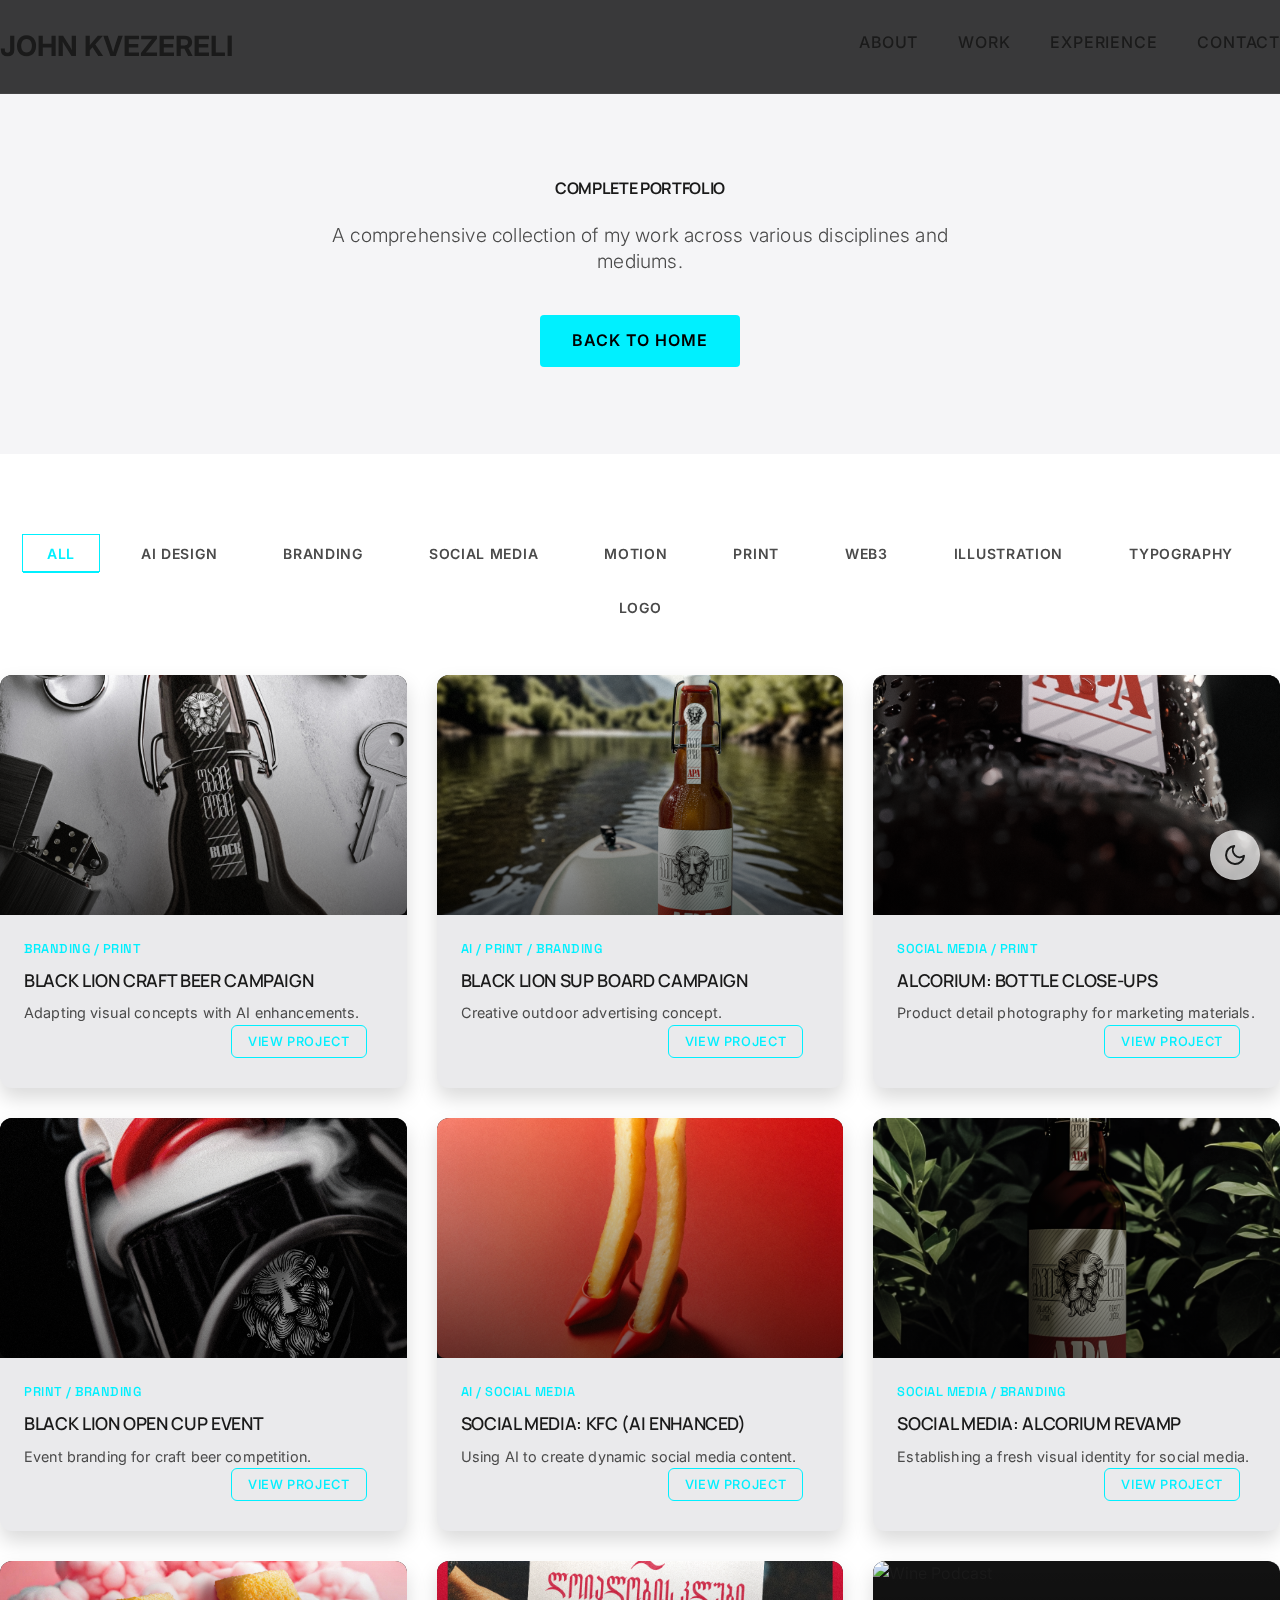
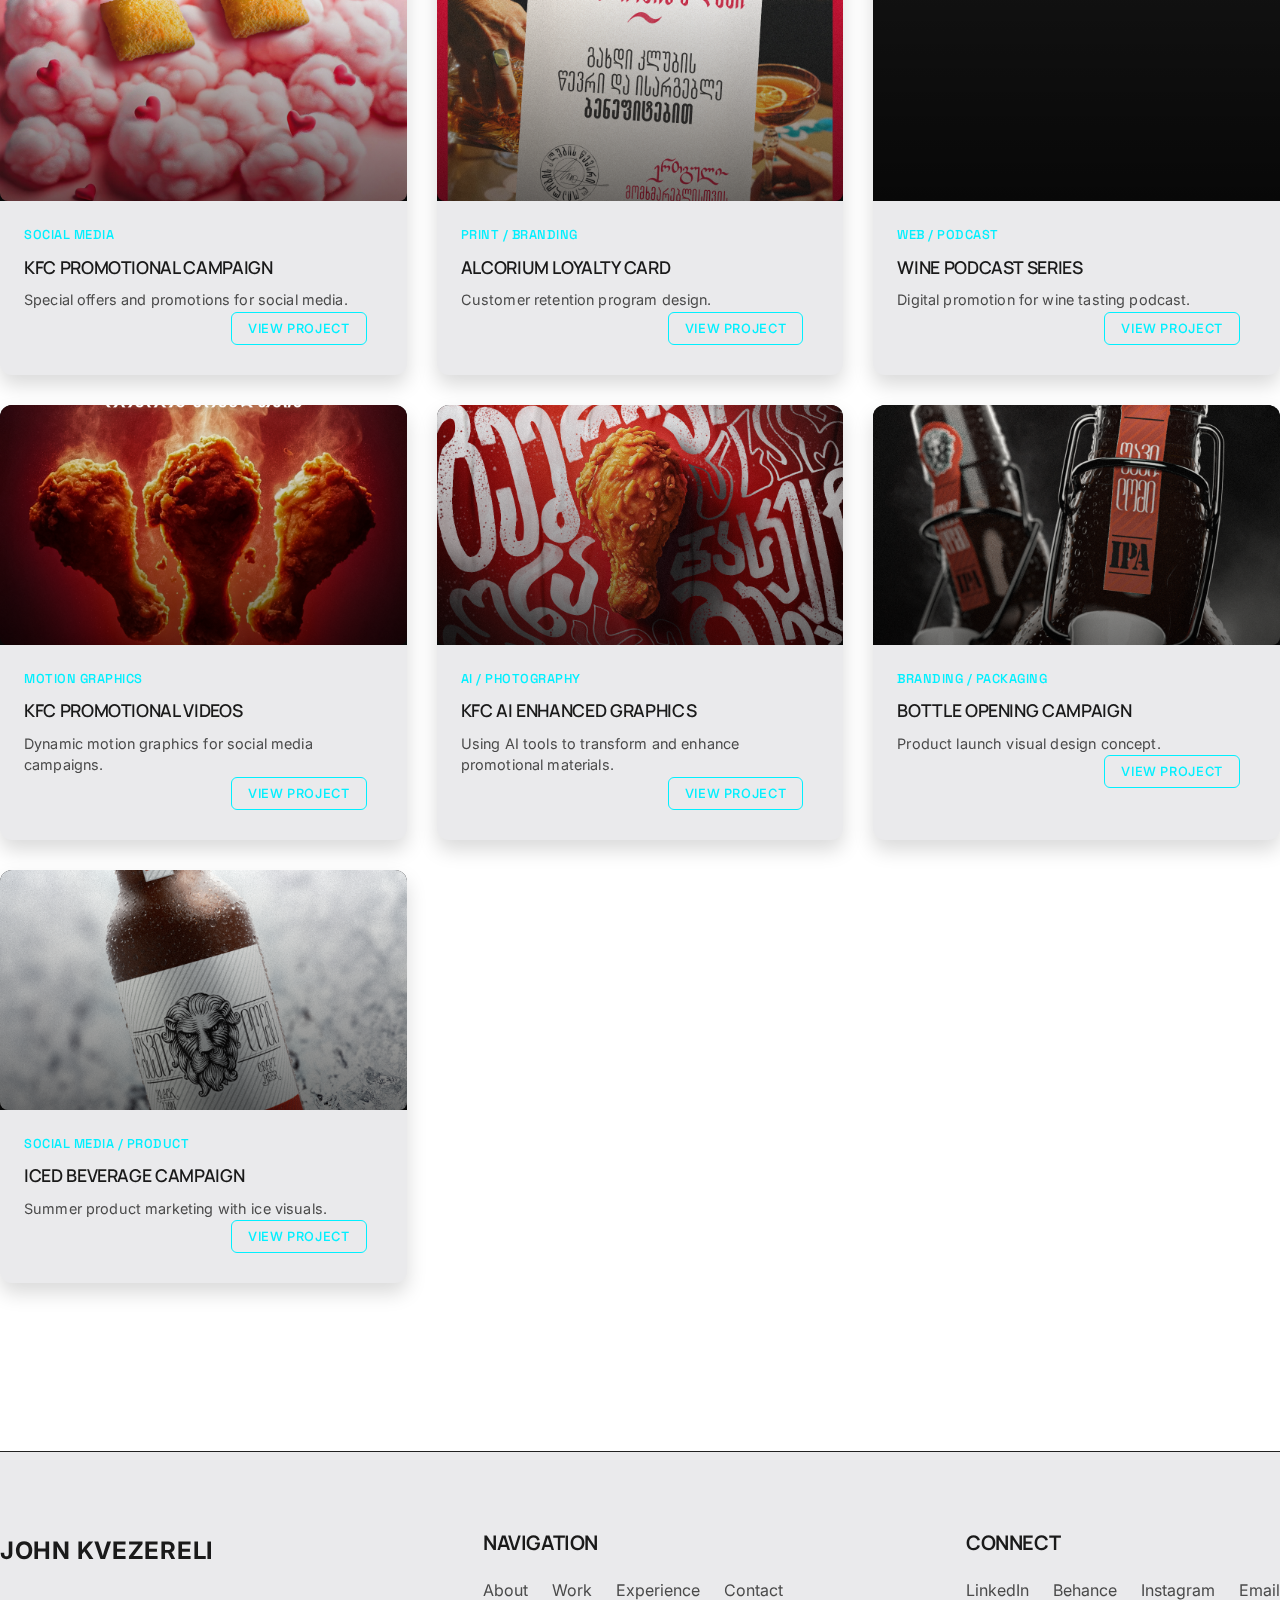
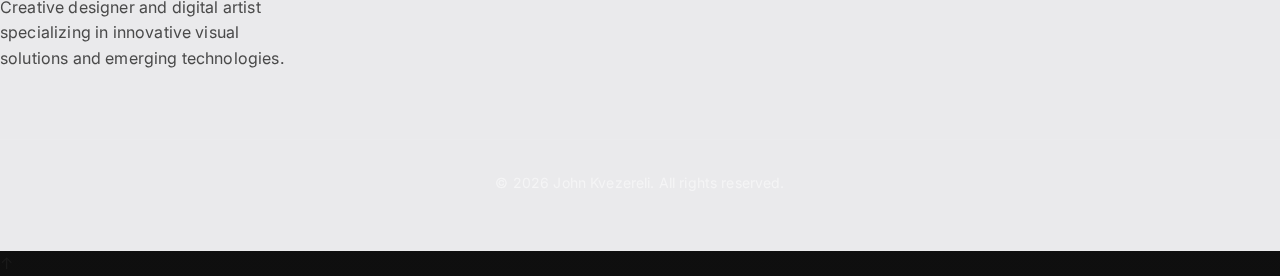
==== commit 6554a832: "Fix portfolio gallery layout and styling issues" ====
--- a/portfolio.html
+++ b/portfolio.html
@@ -9,12 +9,12 @@
     <meta name="description" content="John Kvezereli - Complete portfolio of work in Graphic Design, Social Media, AI and Motion Design">
     <meta name="keywords" content="John Kvezereli, graphic design, AI design, motion design, social media design, creative portfolio">
     <meta name="author" content="John Kvezereli">
-    <meta name="theme-color" content="#ff4d00">
+    <meta name="theme-color" content="#00f0ff">
     
     <!-- Google Fonts -->
     <link rel="preconnect" href="https://fonts.googleapis.com">
     <link rel="preconnect" href="https://fonts.gstatic.com" crossorigin>
-    <link href="https://fonts.googleapis.com/css2?family=Inter:wght@300;400;500;600;700&display=swap" rel="stylesheet">
+    <link href="https://fonts.googleapis.com/css2?family=Inter:wght@300;400;500;600;700&family=Manrope:wght@400;500;600;700&family=Space+Grotesk:wght@400;500;600;700&family=JetBrains+Mono:wght@400;700&display=swap" rel="stylesheet">
     
     <!-- CSS Files -->
     <link rel="stylesheet" href="styles/variables.css">
@@ -24,6 +24,108 @@
     <link rel="stylesheet" href="styles/components.css">
     <link rel="stylesheet" href="styles/animations.css">
     <link rel="stylesheet" href="styles/portfolio.css">
+    
+    <!-- Inline style fixes for portfolio grid -->
+    <style>
+        /* Fix for overlapping grid items */
+        .portfolio-grid {
+            display: grid;
+            grid-template-columns: repeat(auto-fill, minmax(350px, 1fr));
+            gap: 30px;
+            margin-bottom: 3rem;
+            width: 100%;
+        }
+        
+        .project-card {
+            width: 100%;
+            height: auto;
+            margin-bottom: 0;
+            display: block;
+            border-radius: 12px;
+            overflow: hidden;
+            background-color: var(--bg-dark-tertiary);
+            box-shadow: 0 10px 20px rgba(0, 0, 0, 0.15);
+        }
+        
+        .project-image {
+            height: 240px;
+            overflow: hidden;
+            position: relative;
+            background-color: #121212;
+        }
+        
+        .project-image img {
+            width: 100%;
+            height: 100%;
+            object-fit: cover;
+            transition: transform 0.5s ease;
+        }
+        
+        .project-info {
+            padding: 1.5rem;
+            position: relative;
+            min-height: 150px;
+        }
+        
+        .view-project {
+            position: absolute;
+            bottom: 1rem;
+            right: 1rem;
+            background-color: transparent;
+            border: 1px solid var(--accent-primary);
+            color: var(--accent-primary);
+            padding: 0.5rem 1rem;
+            border-radius: 6px;
+            font-size: 0.8rem;
+            cursor: pointer;
+            transition: all 0.3s ease;
+        }
+        
+        .view-project:hover {
+            background-color: var(--accent-primary);
+            color: var(--bg-dark-primary);
+        }
+        
+        /* Hide grid sizer elements */
+        .grid-sizer, .gutter-sizer {
+            display: none;
+        }
+        
+        /* Isotope specific overrides */
+        .isotope-item {
+            z-index: 2;
+        }
+        
+        .isotope-hidden.isotope-item {
+            pointer-events: none;
+            z-index: 1;
+        }
+        
+        /* For non-isotope fallback */
+        @supports not (display: grid) {
+            .portfolio-grid {
+                display: flex;
+                flex-wrap: wrap;
+            }
+            
+            .project-card {
+                flex: 0 0 calc(33.333% - 20px);
+                margin: 10px;
+            }
+            
+            @media (max-width: 992px) {
+                .project-card {
+                    flex: 0 0 calc(50% - 20px);
+                }
+            }
+            
+            @media (max-width: 576px) {
+                .project-card {
+                    flex: 0 0 100%;
+                }
+            }
+        }
+    </style>
     
     <!-- External Libraries -->
     <script src="https://unpkg.com/isotope-layout@3/dist/isotope.pkgd.min.js" defer></script>
@@ -71,16 +173,16 @@
     <section id="portfolio" class="portfolio-section">
         <div class="container">
             <div class="portfolio-filters">
-                <button class="filter-btn active" data-filter="all">All</button>
-                <button class="filter-btn" data-filter="ai">AI Design</button>
-                <button class="filter-btn" data-filter="branding">Branding</button>
-                <button class="filter-btn" data-filter="social">Social Media</button>
-                <button class="filter-btn" data-filter="motion">Motion</button>
-                <button class="filter-btn" data-filter="print">Print</button>
-                <button class="filter-btn" data-filter="web3">Web3</button>
-                <button class="filter-btn" data-filter="illustration">Illustration</button>
-                <button class="filter-btn" data-filter="typography">Typography</button>
-                <button class="filter-btn" data-filter="logo">Logo</button>
+                <button class="filter-btn active" data-filter="all">ALL</button>
+                <button class="filter-btn" data-filter="ai">AI DESIGN</button>
+                <button class="filter-btn" data-filter="branding">BRANDING</button>
+                <button class="filter-btn" data-filter="social">SOCIAL MEDIA</button>
+                <button class="filter-btn" data-filter="motion">MOTION</button>
+                <button class="filter-btn" data-filter="print">PRINT</button>
+                <button class="filter-btn" data-filter="web3">WEB3</button>
+                <button class="filter-btn" data-filter="illustration">ILLUSTRATION</button>
+                <button class="filter-btn" data-filter="typography">TYPOGRAPHY</button>
+                <button class="filter-btn" data-filter="logo">LOGO</button>
             </div>
 
             <div class="portfolio-grid" id="portfolio-grid">
--- a/styles/variables.css
+++ b/styles/variables.css
@@ -1,97 +1,115 @@
 :root {
-  /* Color Scheme - Flagpole inspired */
-  --bg-dark-primary: #141414;
-  --bg-dark-secondary: #1e1e1e;
-  --bg-dark-tertiary: #242424;
+  /* Dark theme colors - improved contrast */
+  --bg-dark-primary: #080808;
+  --bg-dark-secondary: #0f0f0f;
+  --bg-dark-tertiary: #181818;
+  --card-bg: #1c1c1c;
+  
+  /* Text colors */
   --text-light: #ffffff;
-  --text-medium: #b5b5b5;
-  --text-dark: #000000;
+  --text-medium: #b0b0b0;
+  --text-dark: #2d2d2d;
   
-  /* Accent Colors - Bold and minimalist */
-  --accent-primary: #ff4d00;
-  --accent-secondary: #ffae00;
-  --accent-tertiary: #ff0059;
-  --accent-primary-rgb: 255, 77, 0;
-  --accent-secondary-rgb: 255, 174, 0;
-  --accent-tertiary-rgb: 255, 0, 89;
+  /* Accent colors */
+  --accent-primary: #00f0ff;
+  --accent-primary-rgb: 0, 240, 255;
+  --accent-secondary: #ff4d00;
+  --accent-secondary-rgb: 255, 77, 0;
   
-  /* Status Colors */
-  --success-color: #00C170;
-  --error-color: #FF3D57;
-  --warning-color: #FF9900;
+  /* UI Element colors */
+  --border-color: #2a2a2a;
+  --card-border: 1px solid var(--border-color);
+  --input-bg: #202020;
+  --input-border: #323232;
+  --icon-color: #8a8a8a;
   
-  /* Borders and Backgrounds */
-  --border-color: rgba(255, 255, 255, 0.1);
-  --card-bg: rgba(30, 30, 30, 0.7);
-  --card-hover-bg: rgba(36, 36, 36, 0.9);
-  --card-border: 1px solid var(--border-color);
-  --glass-effect: rgba(36, 36, 36, 0.3);
+  /* Gradients */
+  --gradient-primary: linear-gradient(120deg, var(--accent-primary), #5d00ff);
+  --gradient-dark: linear-gradient(to bottom, rgba(8,8,8,0.8), rgba(8,8,8,1));
+  --gradient-overlay: linear-gradient(to bottom, rgba(0,0,0,0) 0%, rgba(0,0,0,0.8) 100%);
   
-  /* Typography - Flagpole inspired */
-  --font-primary: 'Inter', -apple-system, BlinkMacSystemFont, 'Segoe UI', Roboto, Oxygen, Ubuntu, Cantarell, 'Open Sans', 'Helvetica Neue', sans-serif;
-  --font-secondary: 'Helvetica Neue', 'Helvetica', 'Arial', sans-serif;
-  --font-accent: 'Courier New', monospace;
-  
-  --base-font-size: 16px;
-  --base-line-height: 1.6;
-  --h1-size: clamp(3rem, 8vw, 6rem);
-  --h2-size: clamp(2.5rem, 5vw, 4rem);
-  --h3-size: clamp(1.75rem, 3.5vw, 2.5rem);
-  --h4-size: clamp(1.4rem, 2.5vw, 1.8rem);
-  --body-size: clamp(1rem, 1.2vw, 1.125rem);
-  --small-size: clamp(0.875rem, 0.95vw, 1rem);
+  /* Shadows */
+  --shadow-color: rgba(0, 0, 0, 0.2);
+  --shadow-accent: rgba(0, 240, 255, 0.15);
+  --box-shadow-sm: 0 2px 10px var(--shadow-color);
+  --box-shadow-md: 0 5px 20px var(--shadow-color);
+  --box-shadow-lg: 0 10px 40px var(--shadow-color);
+  --box-shadow-accent: 0 5px 20px var(--shadow-accent);
   
   /* Spacing */
-  --space-unit: 8px;
-  --space-xs: 4px;
-  --space-sm: 8px;
-  --space-md: 16px;
-  --space-lg: 24px;
-  --space-xl: 32px;
-  --space-xxl: 48px;
-  --space-xxxl: 64px;
-  --section-gap: 160px;
+  --spacing-xs: 0.5rem;   /* 8px */
+  --spacing-sm: 1rem;     /* 16px */
+  --spacing-md: 1.5rem;   /* 24px */
+  --spacing-lg: 2rem;     /* 32px */
+  --spacing-xl: 3rem;     /* 48px */
+  --spacing-xxl: 5rem;    /* 80px */
   
-  /* Container */
-  --container-width: 1440px;
-  --container-padding: 32px;
+  /* Typography */
+  --font-primary: 'Inter', sans-serif;
+  --font-secondary: 'Manrope', sans-serif;
+  --font-accent: 'Space Grotesk', sans-serif;
+  --font-mono: 'JetBrains Mono', monospace;
   
-  /* Borders & Shadows */
-  --border-radius-sm: 0px;
-  --border-radius-md: 0px;
-  --border-radius-lg: 0px;
-  --border-radius-xl: 0px;
-  --border-radius-round: 50%;
+  /* Font sizes */
+  --text-xs: 0.75rem;      /* 12px */
+  --text-sm: 0.875rem;     /* 14px */
+  --text-base: 1rem;       /* 16px */
+  --text-md: 1.125rem;     /* 18px */
+  --text-lg: 1.25rem;      /* 20px */
+  --text-xl: 1.5rem;       /* 24px */
+  --text-2xl: 2rem;        /* 32px */
+  --text-3xl: 2.5rem;      /* 40px */
+  --text-4xl: 3rem;        /* 48px */
+  --text-5xl: 4rem;        /* 64px */
   
-  --shadow-color: rgba(255, 77, 0, 0.25);
-  --box-shadow-sm: 0 4px 12px rgba(0, 0, 0, 0.2);
-  --box-shadow-md: 0 8px 24px rgba(0, 0, 0, 0.25);
-  --box-shadow-lg: 0 12px 32px rgba(0, 0, 0, 0.3);
-  --box-shadow-xl: 0 16px 48px rgba(0, 0, 0, 0.35);
-  --shadow-accent: 0 8px 25px var(--shadow-color);
+  /* Line heights */
+  --leading-none: 1;
+  --leading-tight: 1.2;
+  --leading-snug: 1.375;
+  --leading-normal: 1.5;
+  --leading-relaxed: 1.625;
+  --leading-loose: 2;
+  
+  /* Border radius */
+  --border-radius-sm: 4px;
+  --border-radius-md: 8px;
+  --border-radius-lg: 12px;
+  --border-radius-xl: 16px;
+  --border-radius-full: 9999px;
   
   /* Transitions */
-  --transition-fast: 0.2s cubic-bezier(0.4, 0, 0.2, 1);
-  --transition-medium: 0.4s cubic-bezier(0.4, 0, 0.2, 1);
-  --transition-slow: 0.7s cubic-bezier(0.4, 0, 0.2, 1);
+  --transition-fast: 0.2s ease;
+  --transition-medium: 0.3s ease;
+  --transition-slow: 0.5s ease;
+  --transition-bounce: 0.5s cubic-bezier(0.19, 1, 0.22, 1);
   
-  /* Z-indices */
-  --z-base: 1;
-  --z-dropdown: 1000;
-  --z-sticky: 1020;
-  --z-fixed: 1030;
-  --z-modal-backdrop: 1040;
-  --z-modal: 1050;
-  --z-popover: 1060;
-  --z-tooltip: 1070;
+  /* Z-index layers */
+  --z-negative: -1;
+  --z-normal: 1;
+  --z-elevated: 10;
+  --z-dropdown: 100;
+  --z-sticky: 200;
+  --z-fixed: 300;
+  --z-modal: 400;
+  --z-popover: 500;
+  --z-tooltip: 600;
+  --z-toast: 700;
+  --z-overlay: 800;
+  --z-max: 9999;
   
-  /* Special Effects */
-  --backdrop-blur: blur(10px);
-  --glow-effect: 0 0 15px var(--accent-primary);
-  
-  /* Gradients */
-  --gradient-primary: linear-gradient(90deg, var(--accent-primary), var(--accent-secondary));
-  --gradient-secondary: linear-gradient(90deg, var(--accent-secondary), var(--accent-tertiary));
-  --gradient-overlay: linear-gradient(180deg, rgba(20,20,20,0) 0%, rgba(20,20,20,0.98) 100%);
-  --gradient-glass: linear-gradient(120deg, rgba(255,255,255,0.05), rgba(255,255,255,0.02));
+  /* Container widths */
+  --container-sm: 640px;
+  --container-md: 768px;
+  --container-lg: 1024px;
+  --container-xl: 1280px;
+  --container-2xl: 1536px;
+}
+
+/* Media query presets as CSS variables */
+:root {
+  --breakpoint-sm: 576px;
+  --breakpoint-md: 768px;
+  --breakpoint-lg: 992px;
+  --breakpoint-xl: 1200px;
+  --breakpoint-2xl: 1400px;
 } --- a/styles/main.css
+++ b/styles/main.css
@@ -8,7 +8,7 @@
 /* ... existing CSS ... */
 
 /* 
-* Main CSS File - Redesigned for Flagpole Aesthetic
+* Main CSS File - Modern Dark Theme
 * Contains core styles for consistent display
 */
 
@@ -43,8 +43,11 @@
   line-height: 1.6;
   overflow-x: hidden;
   min-height: 100vh;
-  /* Flagpole-inspired clean background */
-  background-image: none;
+  /* Modern subtle background texture */
+  background-image: 
+    linear-gradient(to bottom, rgba(10, 10, 10, 0.95), rgba(10, 10, 10, 0.98)),
+    url("data:image/svg+xml,%3Csvg width='100' height='100' viewBox='0 0 100 100' xmlns='http://www.w3.org/2000/svg'%3E%3Cpath d='M11 18c3.866 0 7-3.134 7-7s-3.134-7-7-7-7 3.134-7 7 3.134 7 7 7zm48 25c3.866 0 7-3.134 7-7s-3.134-7-7-7-7 3.134-7 7 3.134 7 7 7zm-43-7c1.657 0 3-1.343 3-3s-1.343-3-3-3-3 1.343-3 3 1.343 3 3 3zm63 31c1.657 0 3-1.343 3-3s-1.343-3-3-3-3 1.343-3 3 1.343 3 3 3zM34 90c1.657 0 3-1.343 3-3s-1.343-3-3-3-3 1.343-3 3 1.343 3 3 3zm56-76c1.657 0 3-1.343 3-3s-1.343-3-3-3-3 1.343-3 3 1.343 3 3 3zM12 86c2.21 0 4-1.79 4-4s-1.79-4-4-4-4 1.79-4 4 1.79 4 4 4zm28-65c2.21 0 4-1.79 4-4s-1.79-4-4-4-4 1.79-4 4 1.79 4 4 4zm23-11c2.76 0 5-2.24 5-5s-2.24-5-5-5-5 2.24-5 5 2.24 5 5 5zm-6 60c2.21 0 4-1.79 4-4s-1.79-4-4-4-4 1.79-4 4 1.79 4 4 4zm29 22c2.76 0 5-2.24 5-5s-2.24-5-5-5-5 2.24-5 5 2.24 5 5 5zM32 63c2.76 0 5-2.24 5-5s-2.24-5-5-5-5 2.24-5 5 2.24 5 5 5zm57-13c2.76 0 5-2.24 5-5s-2.24-5-5-5-5 2.24-5 5 2.24 5 5 5zm-9-21c1.105 0 2-.895 2-2s-.895-2-2-2-2 .895-2 2 .895 2 2 2zM60 91c1.105 0 2-.895 2-2s-.895-2-2-2-2 .895-2 2 .895 2 2 2zM35 41c1.105 0 2-.895 2-2s-.895-2-2-2-2 .895-2 2 .895 2 2 2zM12 60c1.105 0 2-.895 2-2s-.895-2-2-2-2 .895-2 2 .895 2 2 2z' fill='rgba(110, 86, 207, 0.05)' fill-opacity='0.05' fill-rule='evenodd'/%3E%3C/svg%3E");
+  background-size: 100% 100%, 200px 200px;
   transition: background-color 0.3s ease;
   /* Content visibility */
   visibility: visible !important;
@@ -75,7 +78,7 @@
 
 /* Section Styles */
 section {
-  padding: 160px 0;
+  padding: 180px 0;
   position: relative;
   overflow: hidden;
   visibility: visible !important;
@@ -167,18 +170,18 @@
   top: 0;
   left: 0;
   width: 100%;
-  padding: 2rem 0;
+  padding: 1.5rem 0;
   z-index: 1000;
   transition: all 0.4s ease;
-  background: rgba(20, 20, 20, 0.9);
+  background: rgba(10, 10, 10, 0.8);
   backdrop-filter: var(--backdrop-blur);
   -webkit-backdrop-filter: var(--backdrop-blur);
   border-bottom: 1px solid rgba(255, 255, 255, 0.05);
 }
 
 .main-nav.scrolled {
-  padding: 1.25rem 0;
-  background: rgba(20, 20, 20, 0.95);
+  padding: 1rem 0;
+  background: rgba(10, 10, 10, 0.95);
   box-shadow: var(--box-shadow-sm);
   border-bottom: 1px solid var(--border-color);
 }
@@ -198,7 +201,6 @@
   align-items: center;
   position: relative;
   text-transform: uppercase;
-  letter-spacing: 0.03em;
 }
 
 .nav-logo a::before {
@@ -225,33 +227,33 @@
 .nav-links ul {
   display: flex;
   gap: 2.5rem;
+  padding: 0;
   margin: 0;
-  padding: 0;
 }
 
 .nav-links a {
-  color: var(--text-medium);
-  text-decoration: none;
+  font-size: 1rem;
+  color: var(--text-light);
+  position: relative;
+  padding: 0.25rem 0;
   font-weight: 500;
-  font-size: 1rem;
-  position: relative;
-  padding: 0.5rem 0;
-  transition: all 0.3s ease;
+  letter-spacing: 0.05em;
+  text-transform: uppercase;
 }
 
 .nav-links a:hover {
-  color: var(--text-light);
+  color: var(--accent-primary);
 }
 
 .nav-links a::after {
   content: '';
   position: absolute;
-  bottom: -2px;
-  left: 0;
   width: 0;
   height: 2px;
-  background: var(--gradient-primary);
-  transition: width 0.3s cubic-bezier(0.4, 0, 0.2, 1);
+  bottom: 0;
+  left: 0;
+  background-color: var(--accent-primary);
+  transition: width 0.3s ease;
 }
 
 .nav-links a:hover::after,
@@ -262,54 +264,57 @@
 .nav-toggle {
   display: none;
   flex-direction: column;
-  justify-content: center;
-  align-items: center;
-  width: 48px;
-  height: 48px;
-  border-radius: 50%;
-  background: rgba(var(--accent-primary-rgb), 0.1);
+  justify-content: space-between;
+  width: 30px;
+  height: 21px;
   cursor: pointer;
-  z-index: 1002;
-  position: relative;
+  z-index: 1001;
+}
+
+.nav-toggle span {
+  width: 100%;
+  height: 2px;
+  background-color: var(--text-light);
   transition: all 0.3s ease;
 }
 
 /* Common Components */
 /* CTA Buttons */
 .cta-button {
-  display: inline-block;
-  padding: 1rem 2.5rem;
-  background-color: var(--accent-primary);
+  display: inline-flex;
+  align-items: center;
+  justify-content: center;
+  background: var(--gradient-primary);
   color: var(--text-light);
+  padding: 0.9rem 2rem;
+  border-radius: var(--border-radius-md);
+  font-weight: 600;
   font-size: 1rem;
-  font-weight: 600;
   text-transform: uppercase;
   letter-spacing: 0.05em;
+  transition: all 0.3s ease;
   border: none;
+  cursor: pointer;
   position: relative;
   overflow: hidden;
-  cursor: pointer;
-  transition: all 0.4s ease;
-  transform-style: preserve-3d;
-  text-align: center;
-  min-width: 180px;
+  box-shadow: var(--shadow-accent);
 }
 
 .cta-button:hover {
-  background-color: var(--accent-secondary);
-  transform: translateY(-2px);
+  transform: translateY(-3px);
+  box-shadow: var(--box-shadow-md);
 }
 
 .cta-secondary {
-  background-color: transparent;
-  border: 1px solid var(--text-light);
-  color: var(--text-light);
+  background: transparent;
+  border: 1px solid var(--accent-primary);
+  color: var(--accent-primary);
+  box-shadow: none;
 }
 
 .cta-secondary:hover {
-  background-color: var(--text-light);
-  color: var(--bg-dark-primary);
-  border: 1px solid var(--text-light);
+  background: rgba(110, 86, 207, 0.1);
+  transform: translateY(-3px);
 }
 
 /* Preloader - Consistent styling */
@@ -349,28 +354,46 @@
 
 /* Card Styles */
 .card {
-  background-color: var(--card-bg);
+  background: var(--card-bg);
+  border-radius: var(--border-radius-md);
+  overflow: hidden;
+  transition: all 0.3s ease;
+  backdrop-filter: var(--backdrop-blur);
+  -webkit-backdrop-filter: var(--backdrop-blur);
   border: var(--card-border);
-  border-radius: var(--border-radius-md);
-  padding: 0;
-  overflow: hidden;
-  transition: transform 0.4s ease, box-shadow 0.4s ease;
+  box-shadow: var(--box-shadow-sm);
   position: relative;
-  display: flex;
-  flex-direction: column;
-  height: 100%;
+  z-index: 1;
 }
 
 .card:hover {
   transform: translateY(-8px);
   box-shadow: var(--box-shadow-md);
+  background: var(--card-hover-bg);
+}
+
+.card::before {
+  content: "";
+  position: absolute;
+  top: 0;
+  left: 0;
+  width: 100%;
+  height: 100%;
+  background: var(--gradient-glass);
+  z-index: -1;
+  opacity: 0;
+  transition: opacity 0.3s ease;
+}
+
+.card:hover::before {
+  opacity: 1;
 }
 
 /* Animations - Consistent across site */
 .fade-in {
   opacity: 0;
   transform: translateY(20px);
-  transition: opacity 0.6s ease, transform 0.6s ease;
+  transition: opacity 0.8s ease, transform 0.8s ease;
 }
 
 .fade-in.visible {
@@ -379,21 +402,21 @@
 }
 
 .fade-in.delay-1 {
-  transition-delay: 0.1s;
+  transition-delay: 0.2s;
 }
 
 .fade-in.delay-2 {
-  transition-delay: 0.2s;
+  transition-delay: 0.4s;
 }
 
 .fade-in.delay-3 {
-  transition-delay: 0.3s;
+  transition-delay: 0.6s;
 }
 
 .fade-in-left {
   opacity: 0;
-  transform: translateX(-20px);
-  transition: opacity 0.6s ease, transform 0.6s ease;
+  transform: translateX(-30px);
+  transition: opacity 0.8s ease, transform 0.8s ease;
 }
 
 .fade-in-left.visible {
@@ -403,8 +426,8 @@
 
 .fade-in-right {
   opacity: 0;
-  transform: translateX(20px);
-  transition: opacity 0.6s ease, transform 0.6s ease;
+  transform: translateX(30px);
+  transition: opacity 0.8s ease, transform 0.8s ease;
 }
 
 .fade-in-right.visible {
@@ -420,10 +443,10 @@
 .text-gradient {
   background: var(--gradient-primary);
   -webkit-background-clip: text;
-  -webkit-text-fill-color: transparent;
   background-clip: text;
   color: transparent;
   display: inline-block;
+  transition: all 0.3s ease;
 }
 
 .text-accent {
@@ -447,36 +470,37 @@
   position: fixed;
   top: 0;
   left: 0;
+  width: 0;
   height: 3px;
   background: var(--gradient-primary);
-  width: 0%;
-  z-index: 1001;
+  z-index: 9999;
   transition: width 0.1s ease;
 }
 
 /* Footer Styles */
 .site-footer {
   background-color: var(--bg-dark-secondary);
-  padding: 5rem 0 2rem;
-  border-top: 1px solid var(--border-color);
+  padding: 4rem 0 2rem;
+  position: relative;
 }
 
 .footer-content {
-  display: grid;
-  grid-template-columns: 1fr 1fr 1fr;
-  gap: 3rem;
-  margin-bottom: 3rem;
+  display: flex;
+  justify-content: space-between;
+  flex-wrap: wrap;
+  gap: 2rem;
 }
 
 .footer-logo a {
   font-size: 1.5rem;
   font-weight: 700;
   color: var(--text-light);
+  text-transform: uppercase;
 }
 
 .footer-nav ul {
   display: flex;
-  gap: 2rem;
+  gap: 1.5rem;
 }
 
 .footer-nav a {
@@ -494,7 +518,9 @@
 }
 
 .footer-copyright {
-  text-align: center;
+  margin-top: 3rem;
+  padding-top: 2rem;
+  border-top: 1px solid var(--border-color);
   color: var(--text-medium);
   font-size: 0.9rem;
 }
@@ -503,22 +529,24 @@
 .visibility-fix {
   visibility: visible !important;
   opacity: 1 !important;
+  display: block !important;
 }
 
 /* Ensures preloader doesn't permanently block content */
 .preloader.hidden, 
 .preloader[style*="display: none"] {
-  display: none !important;
+  visibility: hidden !important;
+  opacity: 0 !important;
 }
 
 /* Media Queries - Consistent breakpoints */
 @media (max-width: 1200px) {
   section {
-    padding: 120px 0;
+    padding: 140px 0;
   }
   
   .container {
-    max-width: 1140px;
+    padding: 0 var(--container-padding);
   }
 }
 
@@ -528,26 +556,26 @@
   }
   
   section {
-    padding: 100px 0;
+    padding: 120px 0;
   }
   
   .container {
-    max-width: 960px;
+    max-width: 100%;
   }
   
   .cta-container {
     flex-direction: column;
-    align-items: center;
     gap: 1rem;
+    align-items: flex-start;
   }
   
   .cta-button {
-    width: 100%;
-    max-width: 300px;
+    padding: 0.8rem 1.8rem;
+    font-size: 0.95rem;
   }
   
   .hero-content h1 {
-    font-size: clamp(2.5rem, 6vw, 4rem);
+    font-size: clamp(3rem, 8vw, 5rem);
   }
 }
 
@@ -557,11 +585,11 @@
   }
   
   section {
-    padding: 80px 0;
+    padding: 100px 0;
   }
   
   .container {
-    max-width: 720px;
+    padding: 0 24px;
   }
   
   .nav-toggle {
@@ -572,15 +600,16 @@
     position: fixed;
     top: 0;
     right: -100%;
-    width: 100%;
+    width: 80%;
+    max-width: 400px;
     height: 100vh;
     background: var(--bg-dark-secondary);
     flex-direction: column;
     justify-content: center;
-    align-items: center;
-    transition: all 0.4s ease;
-    z-index: 1001;
-    padding-top: 80px;
+    padding: 2rem;
+    transition: right 0.3s ease;
+    z-index: 999;
+    box-shadow: var(--box-shadow-lg);
   }
   
   .nav-links.show {
@@ -590,35 +619,36 @@
   .nav-links ul {
     flex-direction: column;
     gap: 2rem;
-    text-align: center;
+    align-items: center;
   }
   
   .nav-links a {
-    font-size: 1.2rem;
-    padding: 1rem;
-    display: block;
+    font-size: 1.25rem;
+    padding: 0.5rem 0;
   }
   
   .card {
-    padding: 1.5rem;
+    margin-bottom: 1.5rem;
   }
   
   .footer-content {
-    grid-template-columns: 1fr;
-    gap: 2rem;
+    flex-direction: column;
+    gap: 2.5rem;
   }
   
   .footer-nav ul {
     flex-wrap: wrap;
-    justify-content: center;
-    gap: 1rem;
-  }
-  
+  }
+
   .footer-social {
     justify-content: center;
   }
   
   .hero-content {
+    padding-top: 2rem;
+  }
+
+  .hero-content p.lead {
     max-width: 100%;
   }
 }
@@ -629,28 +659,27 @@
   }
   
   section {
-    padding: 60px 0;
+    padding: 80px 0;
   }
   
   .container {
-    max-width: 540px;
     padding: 0 20px;
   }
   
   .card {
-    padding: 1.25rem;
+    margin-bottom: 1rem;
   }
   
   h1 {
-    font-size: calc(var(--h1-size) * 0.8);
+    font-size: var(--h1-size);
   }
   
   h2 {
-    font-size: calc(var(--h2-size) * 0.8);
+    font-size: var(--h2-size);
   }
   
   .hero-content h1 {
-    font-size: clamp(2rem, 5vw, 3rem);
+    font-size: clamp(2.5rem, 7vw, 4rem);
   }
 }
 
@@ -658,21 +687,23 @@
 .hero-content {
   display: flex;
   flex-direction: column;
-  justify-content: center;
-  max-width: 800px;
-  padding: 0 1rem;
+  max-width: 1100px;
+  margin: 0 auto;
+  padding-top: 4rem;
 }
 
 .hero-content h1 {
   font-size: var(--h1-size);
-  margin-bottom: 2rem;
   line-height: 1;
+  margin-bottom: 1.5rem;
 }
 
 .hero-content p.lead {
-  font-size: 1.25rem;
+  font-size: 1.5rem;
+  line-height: 1.5;
+  color: var(--text-medium);
+  max-width: 75%;
   margin-bottom: 3rem;
-  max-width: 600px;
 }
 
 /* Enforce visibility as the last rule */
--- a/styles/portfolio.css
+++ b/styles/portfolio.css
@@ -22,6 +22,7 @@
     gap: 1rem;
     margin-bottom: 3rem;
     position: relative;
+    justify-content: center;
 }
 
 .filter-btn {
@@ -71,6 +72,14 @@
     grid-template-columns: repeat(auto-fill, minmax(350px, 1fr));
     gap: 2.5rem;
     margin-bottom: 3rem;
+    width: 100%;
+    position: relative;
+}
+
+/* For Isotope integration */
+.grid-sizer,
+.gutter-sizer {
+    display: none;
 }
 
 .portfolio-section {
@@ -82,29 +91,30 @@
 .project-card {
     position: relative;
     overflow: hidden;
-    height: 100%;
-    display: flex;
-    flex-direction: column;
-    background-color: var(--card-bg);
+    border-radius: var(--border-radius-md);
+    background-color: var(--bg-dark-tertiary);
+    box-shadow: 0 10px 30px rgba(0, 0, 0, 0.15);
     transition: transform 0.4s ease, box-shadow 0.4s ease;
+    width: 100%;
+    margin-bottom: 10px; /* Ensure no unintended stacking */
 }
 
 .project-card:hover {
     transform: translateY(-8px);
-    box-shadow: var(--box-shadow-md);
+    box-shadow: 0 15px 40px rgba(0, 0, 0, 0.25);
 }
 
 .project-image {
     position: relative;
+    height: 240px;
     overflow: hidden;
 }
 
 .project-image img {
     width: 100%;
-    height: auto;
-    aspect-ratio: 16/9;
+    height: 100%;
     object-fit: cover;
-    transition: transform 0.6s cubic-bezier(0.16, 1, 0.3, 1);
+    transition: transform 0.8s cubic-bezier(0.215, 0.61, 0.355, 1);
 }
 
 .project-overlay {
@@ -113,9 +123,9 @@
     left: 0;
     width: 100%;
     height: 100%;
-    background: linear-gradient(to bottom, rgba(20,20,20,0) 0%, rgba(20,20,20,0.9) 100%);
-    opacity: 0;
-    transition: opacity 0.4s ease;
+    background: linear-gradient(to bottom, rgba(0,0,0,0) 0%, rgba(0,0,0,0.8) 100%);
+    opacity: 0.7;
+    transition: opacity 0.5s ease;
 }
 
 .project-info {
@@ -123,6 +133,8 @@
     display: flex;
     flex-direction: column;
     flex-grow: 1;
+    position: relative;
+    min-height: 120px; /* Consistent height for info section */
 }
 
 .project-card:hover .project-image img {
@@ -133,6 +145,50 @@
     opacity: 1;
 }
 
+.category-tag {
+    display: inline-block;
+    font-size: 0.8rem;
+    font-weight: 500;
+    color: var(--accent-primary);
+    margin-bottom: 0.5rem;
+    letter-spacing: 0.5px;
+}
+
+.project-info h4 {
+    margin-top: 0.25rem;
+    margin-bottom: 0.75rem;
+    font-size: 1.1rem;
+    font-weight: 600;
+    color: var(--text-light);
+}
+
+.short-desc {
+    font-size: 0.9rem;
+    line-height: 1.5;
+    color: var(--text-medium);
+    margin-bottom: 2.5rem; /* Space for the button */
+}
+
+.view-project {
+    position: absolute;
+    bottom: 1.25rem;
+    right: 1.25rem;
+    background-color: transparent;
+    color: var(--accent-primary);
+    border: 1px solid var(--accent-primary);
+    border-radius: 6px;
+    padding: 0.5rem 1rem;
+    font-size: 0.8rem;
+    font-weight: 500;
+    cursor: pointer;
+    transition: background-color 0.3s ease, color 0.3s ease;
+}
+
+.view-project:hover {
+    background-color: var(--accent-primary);
+    color: var(--bg-dark-primary);
+}
+
 /* Project Modal */
 .modal__content {
     width: 100%;
@@ -142,6 +198,8 @@
 .modal-image {
     width: 100%;
     height: auto;
+    max-height: 500px;
+    object-fit: contain;
     margin-bottom: 2rem;
 }
 
@@ -163,6 +221,7 @@
 @media (max-width: 768px) {
     .portfolio-filters {
         justify-content: center;
+        flex-wrap: wrap;
     }
     
     .portfolio-grid {
